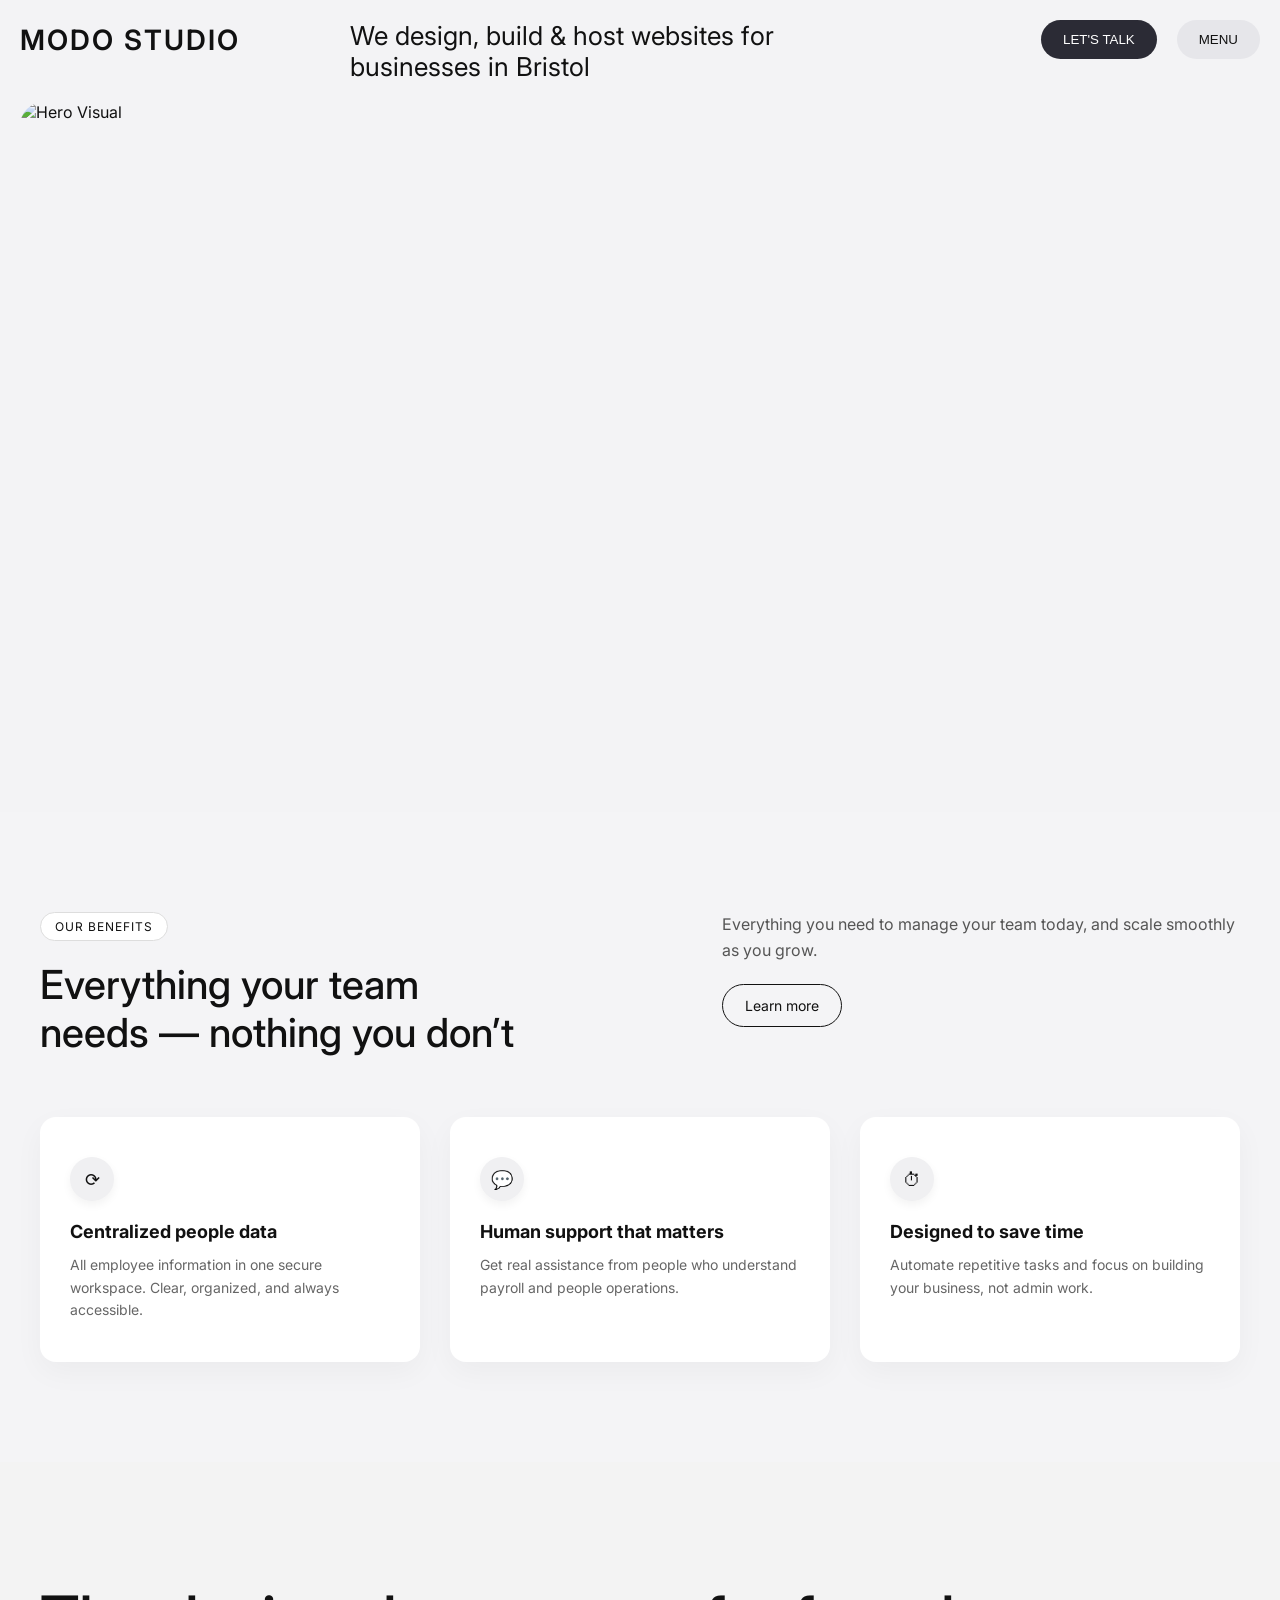
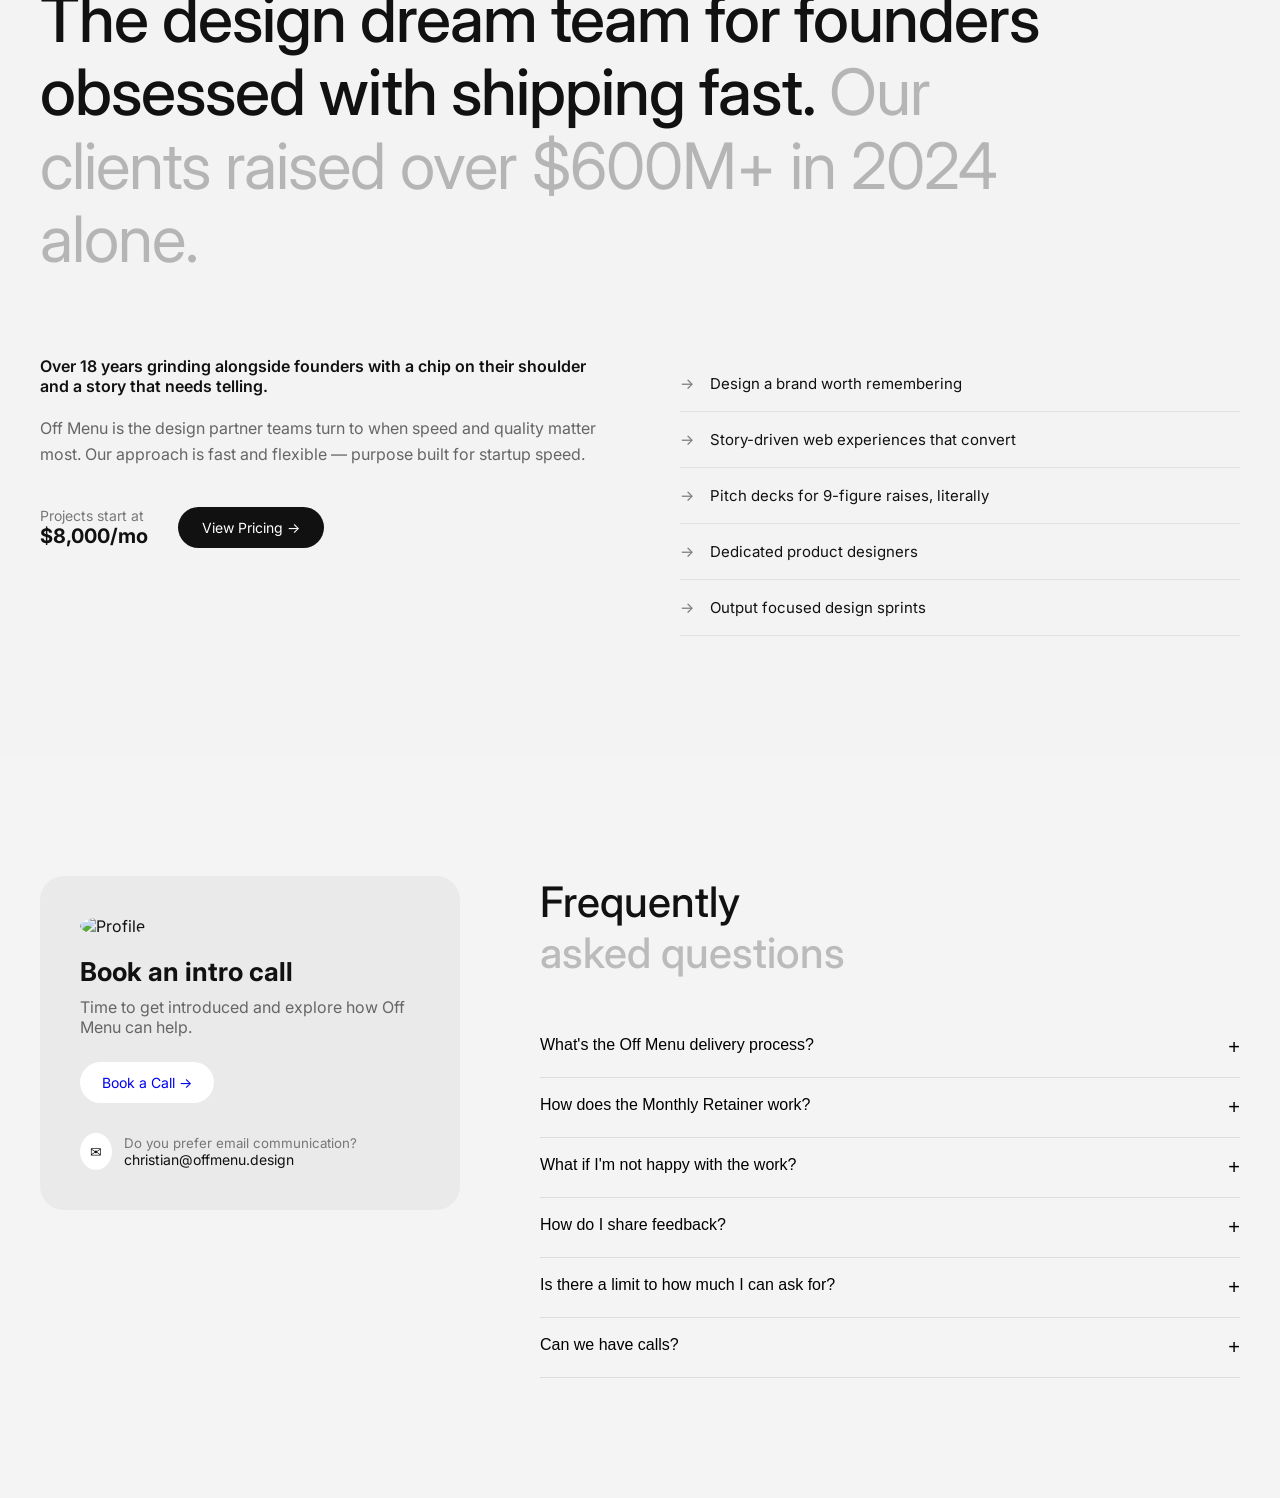
==== index.html @ e576461d "boiler plate for benefits, about and contact" ====
<!DOCTYPE html>
<html lang="en">
<head>
<title>Web Design Bristol | Pay Monthly Websites for Small Businesses | Modo Studio</title>
<meta charset="UTF-8">
<meta name="viewport" content="width=device-width, initial-scale=1.0">
<meta name="description" content="Affordable web design in Bristol from £15 per month. Custom websites for small businesses and trades. Hosting, updates and support included. No contracts.">
<meta name="author" content="Modo Studio">
<meta name="robots" content="index, follow">
<meta property="og:title" content="Web Design Bristol | Modo Studio">
<meta property="og:description" content="Pay monthly web design in Bristol for small businesses and trades. Custom websites with hosting and support included.">
<meta property="og:type" content="website">
<meta property="og:url" content="https://www.modostudio.co.uk/">
<meta property="og:site_name" content="Modo Studio">
<meta property="og:image" content="https://www.modostudio.co.uk/images/og-image.jpg">
<meta property="og:image:secure_url" content="https://www.modostudio.co.uk/images/og-image.jpg">
<meta property="og:image:type" content="image/jpeg">
<meta property="og:image:width" content="1200">
<meta property="og:image:height" content="630">
<meta name="twitter:card" content="summary_large_image">
<meta name="twitter:title" content="Web Design Bristol | Modo Studio">
<meta name="twitter:description" content="Affordable monthly web design in Bristol. Custom websites built to win work.">
<meta name="twitter:image" content="https://www.modostudio.co.uk/images/og-image.jpg">
<link rel="icon" type="image/png" sizes="32x32" href="/images/favicon.png">
<link rel="icon" type="image/png" sizes="16x16" href="/images/favicon.png">
<link rel="apple-touch-icon" href="/images/favicon.png">
<link rel="preconnect" href="https://fonts.googleapis.com">
<link rel="preconnect" href="https://fonts.gstatic.com" crossorigin>
<link href="https://fonts.googleapis.com/css2?family=Inter:wght@300;400;500;600;700;900&family=Poppins:wght@300;400;500;600;700;900&family=Anton&display=swap" rel="stylesheet">
<link rel="stylesheet" href="/css/style.css">
<script type="application/ld+json">
{
  "@context": "https://schema.org",
  "@type": "LocalBusiness",
  "name": "Modo Studio",
  "image": "https://www.modostudio.co.uk/images/logo.png",
  "url": "https://www.modostudio.co.uk/",
  "telephone": "",
  "areaServed": {
    "@type": "City",
    "name": "Bristol"
  },
  "priceRange": "££",
  "description": "Web design in Bristol offering affordable monthly websites for small businesses and trades. Hosting, updates and support included.",
  "sameAs": []
}
</script>
</head>
<body>
<nav class="nav">
  <div class="logo">MODO STUDIO</div>

  <div class="nav-right">

    <button class="pill-btn talk-btn">LET'S TALK</button>
    <button class="pill-btn menu-btn" id="menuToggle">MENU</button>
  </div>
</nav>

<section class="hero">
  <div class="hero-top">
    <h1 class="hero-title">
      We design, build & host websites for businesses in Bristol
    </h1>
  </div>

  <div class="hero-image-wrapper">
    <img src="https://images.unsplash.com/photo-1618005198919-d3d4b5a92ead?q=80&w=2070&auto=format&fit=crop" alt="Hero Visual">
  </div>
</section>

<section class="benefits-section">
  <div class="benefits-container">

    <div class="benefits-header">
      <div class="benefits-left">
        <span class="benefits-tag">OUR BENEFITS</span>
        <h2>Everything your team<br>needs — nothing you don’t</h2>
      </div>

      <div class="benefits-right">
        <p>
          Everything you need to manage your team today, and scale smoothly as you grow.
        </p>
        <a href="#" class="benefits-btn">Learn more</a>
      </div>
    </div>

    <div class="benefits-grid">

      <div class="benefit-card">
        <div class="benefit-icon">⟳</div>
        <h3>Centralized people data</h3>
        <p>
          All employee information in one secure workspace.
          Clear, organized, and always accessible.
        </p>
      </div>

      <div class="benefit-card">
        <div class="benefit-icon">💬</div>
        <h3>Human support that matters</h3>
        <p>
          Get real assistance from people who understand
          payroll and people operations.
        </p>
      </div>

      <div class="benefit-card">
        <div class="benefit-icon">⏱</div>
        <h3>Designed to save time</h3>
        <p>
          Automate repetitive tasks and focus on building your
          business, not admin work.
        </p>
      </div>

    </div>

  </div>
</section>

<section class="about-section">
  <div class="about-container">

    <!-- BIG HEADLINE -->
    <div class="about-heading">
      <h2>
        The design dream team for founders obsessed with shipping fast.
        <span class="muted">
          Our clients raised over $600M+ in 2024 alone.
        </span>
      </h2>
    </div>

    <!-- LOWER CONTENT -->
    <div class="about-content">

      <!-- LEFT SIDE -->
      <div class="about-left">
        <p class="about-intro">
          Over 18 years grinding alongside founders with a chip on their shoulder
          and a story that needs telling.
        </p>

        <p class="about-body">
          Off Menu is the design partner teams turn to when speed and quality
          matter most. Our approach is fast and flexible — purpose built for
          startup speed.
        </p>

        <div class="about-pricing">
          <div class="price">
            <span>Projects start at</span>
            <strong>$8,000/mo</strong>
          </div>

          <a href="#" class="about-btn">View Pricing →</a>
        </div>
      </div>

      <!-- RIGHT SIDE -->
      <div class="about-right">
        <ul class="about-list">
          <li>Design a brand worth remembering</li>
          <li>Story-driven web experiences that convert</li>
          <li>Pitch decks for 9-figure raises, literally</li>
          <li>Dedicated product designers</li>
          <li>Output focused design sprints</li>
        </ul>
      </div>

    </div>

  </div>
</section>

<section class="faq-contact-section">
  <div class="faq-contact-container">

    <!-- LEFT CONTACT CARD -->
    <div class="contact-card">
      <img src="https://i.pravatar.cc/80" alt="Profile" class="contact-avatar">

      <h3>Book an intro call</h3>
      <p class="contact-text">
        Time to get introduced and explore how Off Menu can help.
      </p>

      <a href="#" class="contact-btn">Book a Call →</a>

      <div class="contact-email">
        <span class="mail-icon">✉</span>
        <div>
          <small>Do you prefer email communication?</small>
          <p>christian@offmenu.design</p>
        </div>
      </div>
    </div>

    <!-- RIGHT FAQ -->
    <div class="faq-wrapper">
      <div class="faq-heading">
        <h2>Frequently<br><span>asked questions</span></h2>
      </div>

      <div class="faq-list">

        <div class="faq-item">
          <button class="faq-question">
            What's the Off Menu delivery process?
            <span class="faq-icon">+</span>
          </button>
          <div class="faq-answer">
            <p>We operate in structured sprints with clear deliverables and weekly updates.</p>
          </div>
        </div>

        <div class="faq-item">
          <button class="faq-question">
            How does the Monthly Retainer work?
            <span class="faq-icon">+</span>
          </button>
          <div class="faq-answer">
            <p>You get ongoing access to our design team with predictable pricing.</p>
          </div>
        </div>

        <div class="faq-item">
          <button class="faq-question">
            What if I'm not happy with the work?
            <span class="faq-icon">+</span>
          </button>
          <div class="faq-answer">
            <p>We refine until you're satisfied — collaboration is key.</p>
          </div>
        </div>

        <div class="faq-item">
          <button class="faq-question">
            How do I share feedback?
            <span class="faq-icon">+</span>
          </button>
          <div class="faq-answer">
            <p>We use collaborative tools to keep everything streamlined.</p>
          </div>
        </div>

        <div class="faq-item">
          <button class="faq-question">
            Is there a limit to how much I can ask for?
            <span class="faq-icon">+</span>
          </button>
          <div class="faq-answer">
            <p>No hard limits — we prioritise based on impact and scope.</p>
          </div>
        </div>

        <div class="faq-item">
          <button class="faq-question">
            Can we have calls?
            <span class="faq-icon">+</span>
          </button>
          <div class="faq-answer">
            <p>Absolutely. We schedule regular calls to stay aligned.</p>
          </div>
        </div>

      </div>
    </div>

  </div>
</section>

</body>
<script src="/js/script.js"></script>
</html>
---- css/style.css ----
@import "nav.css";
@import "hero.css";
@import "benefits.css";
@import "about.css";
@import "contact.css";
@import "footer.css";



* {
  margin: 0;
  padding: 0;
  box-sizing: border-box;
}

body {
  font-family: 'Inter', sans-serif;
  background: #f3f3f5;
  color: #111;
}
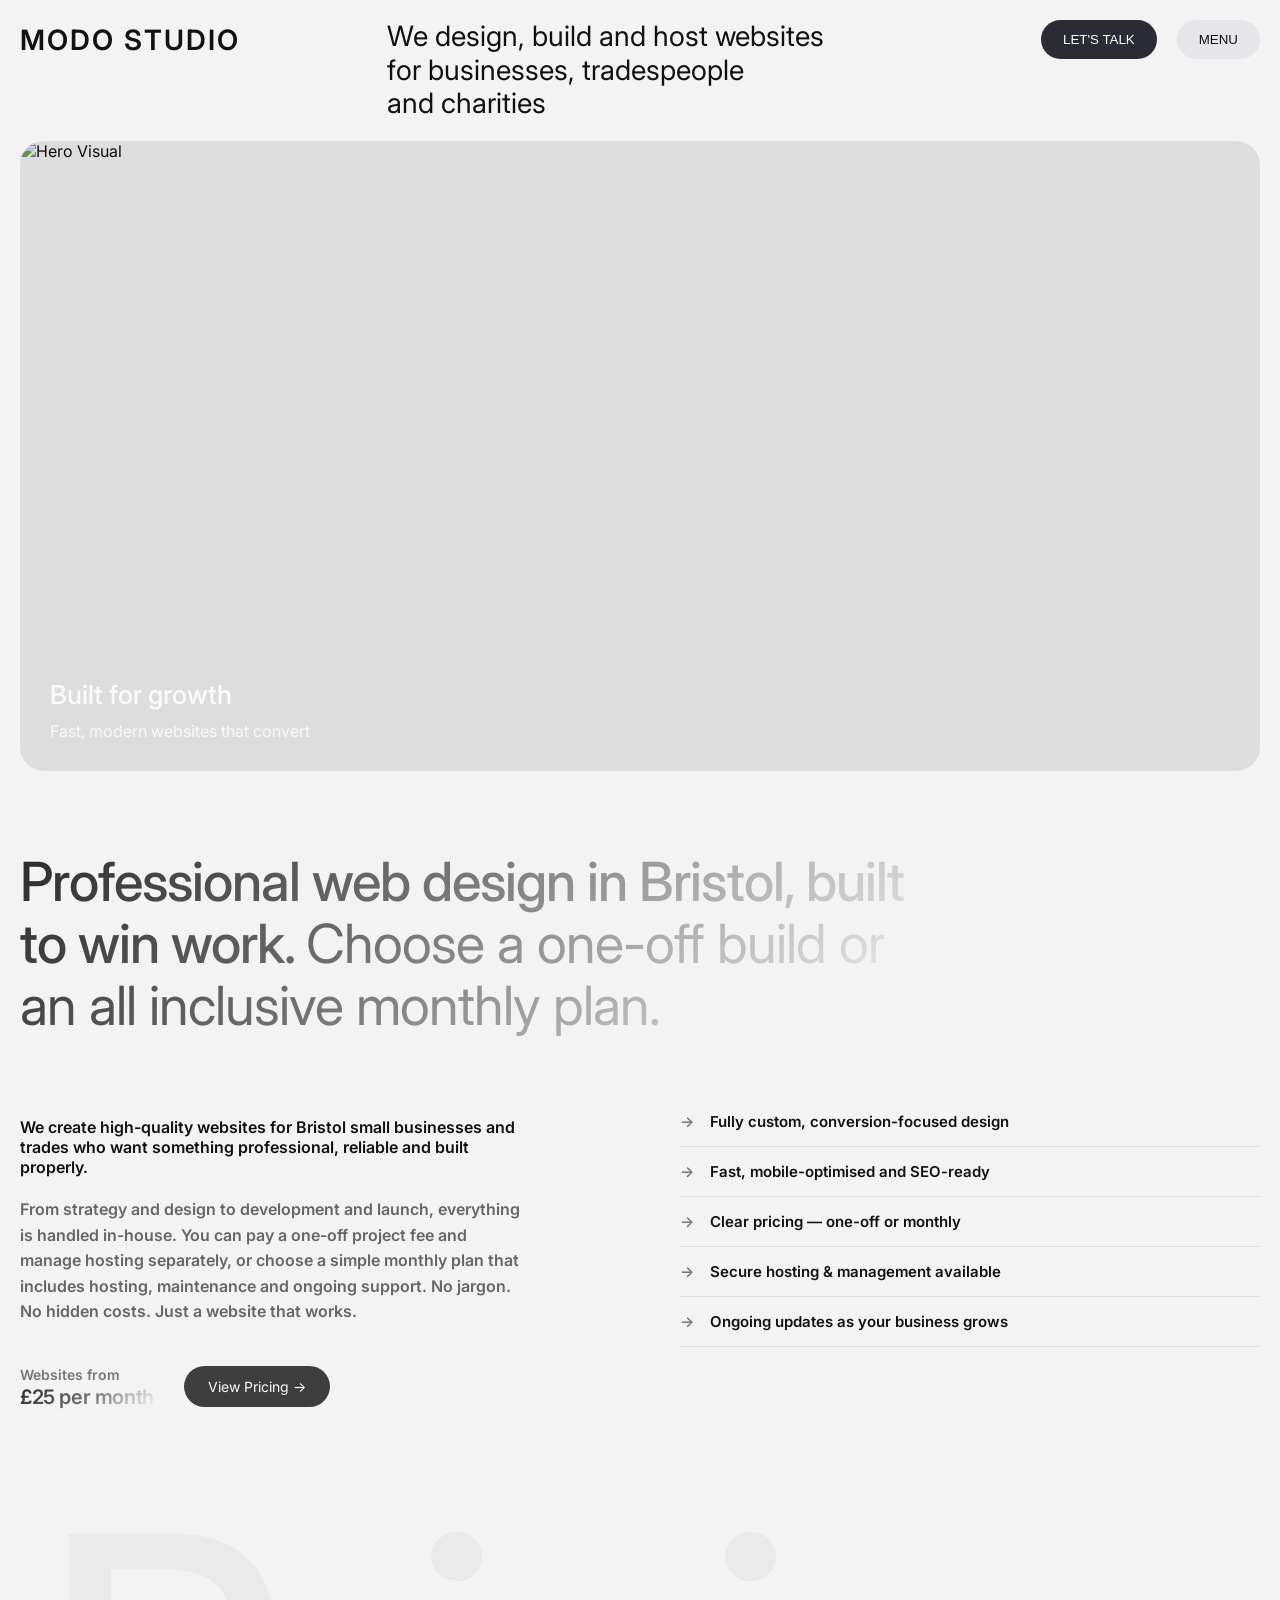
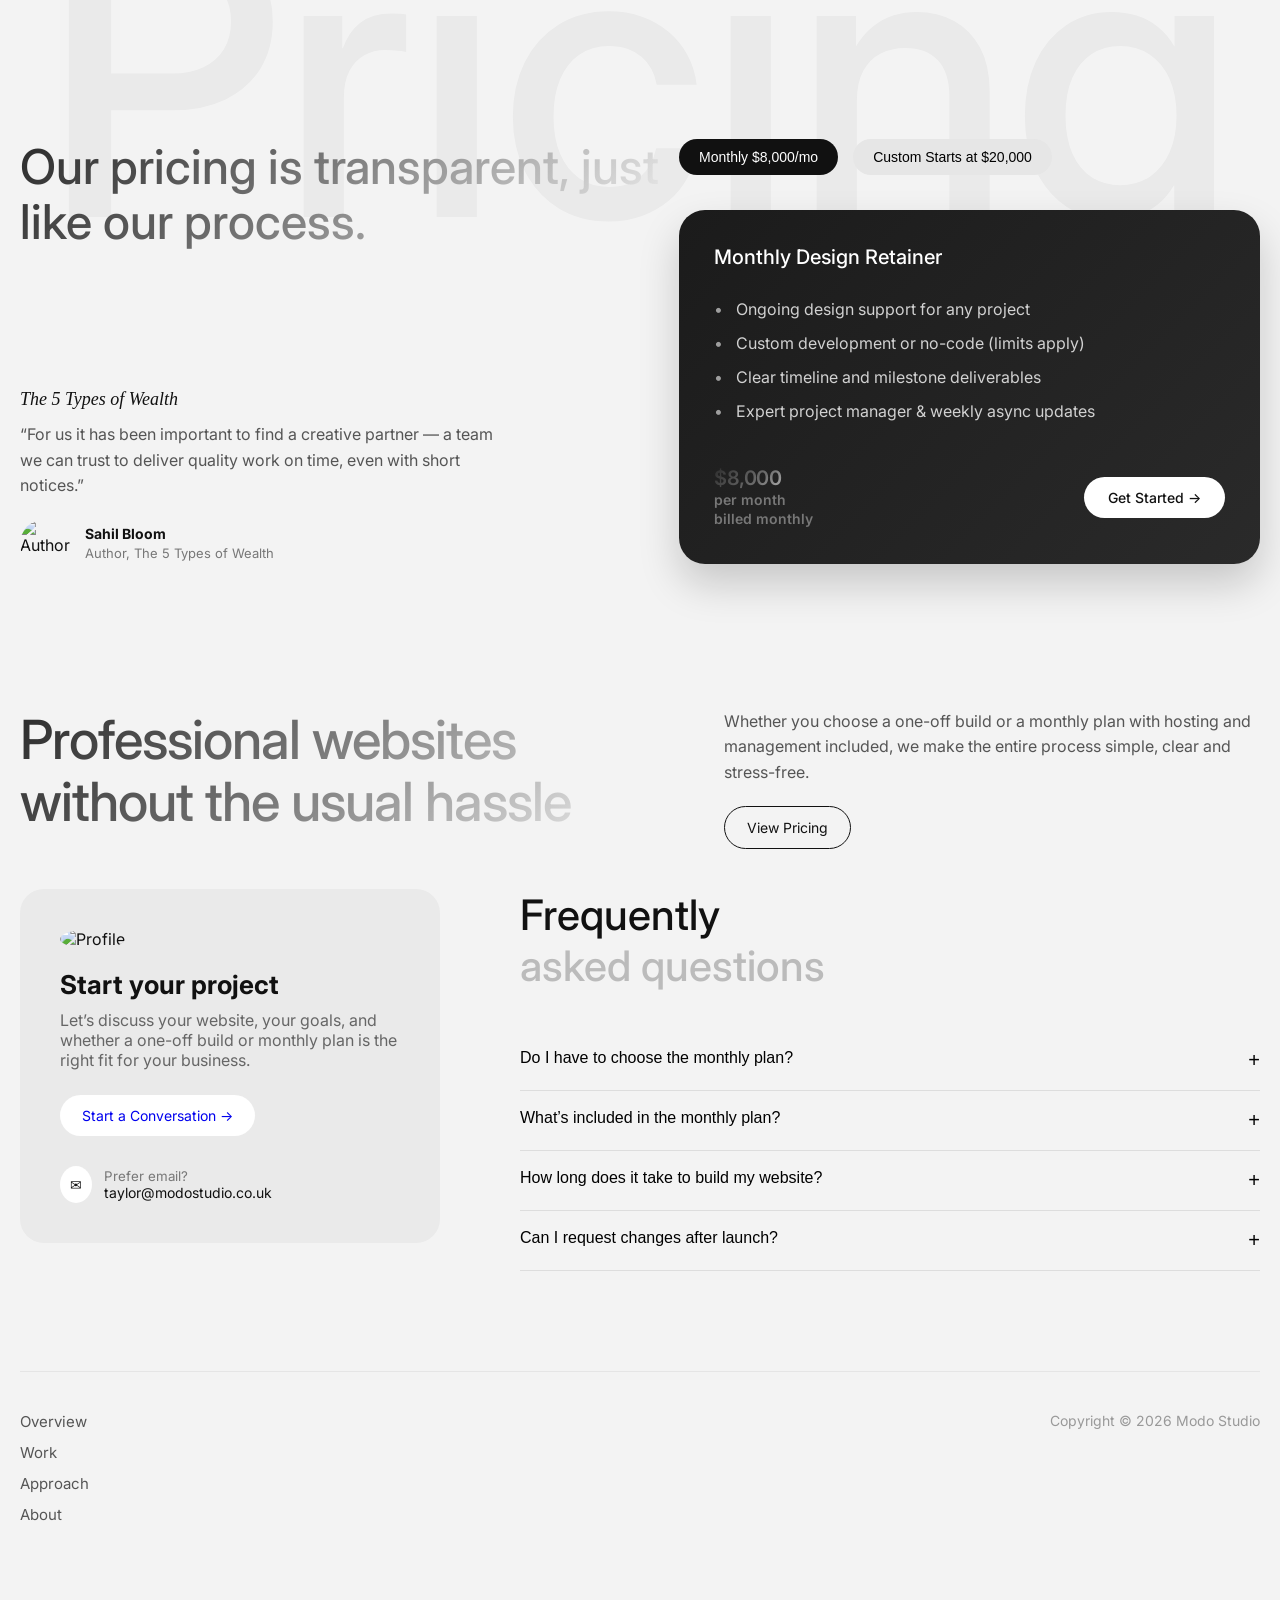
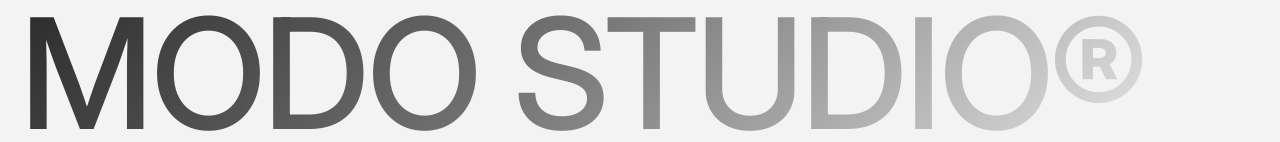
==== commit a9a82257: "nav logo change" ====
--- a/index.html
+++ b/index.html
@@ -47,8 +47,12 @@
 </script>
 </head>
 <body>
+
 <nav class="nav">
-  <div class="logo">MODO STUDIO</div>
+  <div class="logo">
+    <span class="logo-text">MODO STUDIO</span>
+    <img src="/images/nav logo.png" alt="Logo" class="logo-img">
+  </div>
 
   <div class="nav-right">
 
@@ -60,64 +64,24 @@
 <section class="hero">
   <div class="hero-top">
     <h1 class="hero-title">
-      We design, build & host websites for businesses in Bristol
+      <span class="line"><span>We design, build and host websites</span></span>
+      <span class="line"><span>for businesses, tradespeople</span></span>
+      <span class="line"><span>and charities</span></span>
     </h1>
   </div>
 
   <div class="hero-image-wrapper">
-    <img src="https://images.unsplash.com/photo-1618005198919-d3d4b5a92ead?q=80&w=2070&auto=format&fit=crop" alt="Hero Visual">
-  </div>
-</section>
-
-<section class="benefits-section">
-  <div class="benefits-container">
-
-    <div class="benefits-header">
-      <div class="benefits-left">
-        <span class="benefits-tag">OUR BENEFITS</span>
-        <h2>Everything your team<br>needs — nothing you don’t</h2>
-      </div>
-
-      <div class="benefits-right">
-        <p>
-          Everything you need to manage your team today, and scale smoothly as you grow.
-        </p>
-        <a href="#" class="benefits-btn">Learn more</a>
-      </div>
-    </div>
-
-    <div class="benefits-grid">
-
-      <div class="benefit-card">
-        <div class="benefit-icon">⟳</div>
-        <h3>Centralized people data</h3>
-        <p>
-          All employee information in one secure workspace.
-          Clear, organized, and always accessible.
-        </p>
-      </div>
-
-      <div class="benefit-card">
-        <div class="benefit-icon">💬</div>
-        <h3>Human support that matters</h3>
-        <p>
-          Get real assistance from people who understand
-          payroll and people operations.
-        </p>
-      </div>
-
-      <div class="benefit-card">
-        <div class="benefit-icon">⏱</div>
-        <h3>Designed to save time</h3>
-        <p>
-          Automate repetitive tasks and focus on building your
-          business, not admin work.
-        </p>
-      </div>
-
-    </div>
-
-  </div>
+  <img src="https://images.unsplash.com/photo-1618005198919-d3d4b5a92ead?q=80&w=2070&auto=format&fit=crop" alt="Hero Visual">
+
+  <div class="hero-overlay"></div>
+    
+  <div class="hero-image-text">
+    <h2 class="rotating-text">
+      <span id="changing-text">Built for growth</span>
+    </h2>
+      <p>Fast, modern websites that convert</p>
+  </div>
+</div>
 </section>
 
 <section class="about-section">
@@ -126,9 +90,9 @@
     <!-- BIG HEADLINE -->
     <div class="about-heading">
       <h2>
-        The design dream team for founders obsessed with shipping fast.
+        Professional web design in Bristol, built to win work.
         <span class="muted">
-          Our clients raised over $600M+ in 2024 alone.
+          Choose a one-off build or an all inclusive monthly plan.
         </span>
       </h2>
     </div>
@@ -139,37 +103,149 @@
       <!-- LEFT SIDE -->
       <div class="about-left">
         <p class="about-intro">
-          Over 18 years grinding alongside founders with a chip on their shoulder
-          and a story that needs telling.
+          We create high-quality websites for Bristol small businesses and trades 
+          who want something professional, reliable and built properly.
         </p>
 
         <p class="about-body">
-          Off Menu is the design partner teams turn to when speed and quality
-          matter most. Our approach is fast and flexible — purpose built for
-          startup speed.
+          From strategy and design to development and launch, everything is handled in-house. 
+          You can pay a one-off project fee and manage hosting separately, or choose a 
+          simple monthly plan that includes hosting, maintenance and ongoing support. 
+          No jargon. No hidden costs. Just a website that works.
         </p>
 
         <div class="about-pricing">
           <div class="price">
-            <span>Projects start at</span>
-            <strong>$8,000/mo</strong>
-          </div>
-
-          <a href="#" class="about-btn">View Pricing →</a>
+            <span>Websites from</span>
+            <strong>£25 per month</strong>
+          </div>
+
+          <a href="#pricing" class="about-btn">View Pricing →</a>
         </div>
       </div>
 
       <!-- RIGHT SIDE -->
       <div class="about-right">
         <ul class="about-list">
-          <li>Design a brand worth remembering</li>
-          <li>Story-driven web experiences that convert</li>
-          <li>Pitch decks for 9-figure raises, literally</li>
-          <li>Dedicated product designers</li>
-          <li>Output focused design sprints</li>
+          <li>Fully custom, conversion-focused design</li>
+          <li>Fast, mobile-optimised and SEO-ready</li>
+          <li>Clear pricing — one-off or monthly</li>
+          <li>Secure hosting & management available</li>
+          <li>Ongoing updates as your business grows</li>
         </ul>
       </div>
 
+    </div>
+
+  </div>
+</section>
+
+<section class="pricing-section">
+  <div class="pricing-bg-text">Pricing</div>
+
+  <div class="pricing-container">
+
+    <!-- LEFT SIDE -->
+    <div class="pricing-left">
+      <h2 class="pricing-title">
+        Our pricing is <span class="dark">transparent</span>, just
+        <span class="light">like our process.</span>
+      </h2>
+
+      <div class="testimonial">
+        <p class="testimonial-title">The 5 Types of Wealth</p>
+
+        <p class="testimonial-body">
+          “For us it has been important to find a creative partner —
+          a team we can trust to deliver quality work on time,
+          even with short notices.”
+        </p>
+
+        <div class="testimonial-author">
+          <img src="https://randomuser.me/api/portraits/men/32.jpg" alt="Author">
+          <div>
+            <strong>Sahil Bloom</strong>
+            <span>Author, The 5 Types of Wealth</span>
+          </div>
+        </div>
+      </div>
+    </div>
+
+
+    <!-- RIGHT SIDE -->
+    <div class="pricing-right">
+
+      <div class="pricing-toggle">
+        <button class="toggle active" data-plan="monthly">
+          Monthly $8,000/mo
+        </button>
+        <button class="toggle" data-plan="custom">
+          Custom Starts at $20,000
+        </button>
+      </div>
+
+      <!-- MONTHLY CARD -->
+      <div class="pricing-card active" id="monthly">
+        <h3>Monthly Design Retainer</h3>
+
+        <ul>
+          <li>Ongoing design support for any project</li>
+          <li>Custom development or no-code (limits apply)</li>
+          <li>Clear timeline and milestone deliverables</li>
+          <li>Expert project manager & weekly async updates</li>
+        </ul>
+
+        <div class="price-row">
+          <div class="price">
+            <strong>$8,000</strong>
+            <span>per month<br>billed monthly</span>
+          </div>
+
+          <a href="#" class="pricing-btn">Get Started →</a>
+        </div>
+      </div>
+
+      <!-- CUSTOM CARD -->
+      <div class="pricing-card" id="custom">
+        <h3>Custom Project Build</h3>
+
+        <ul>
+          <li>Full website or product build</li>
+          <li>UX strategy & conversion optimisation</li>
+          <li>Custom integrations</li>
+          <li>Performance & SEO optimisation</li>
+        </ul>
+
+        <div class="price-row">
+          <div class="price">
+            <strong>From $20,000</strong>
+            <span>fixed project pricing</span>
+          </div>
+
+          <a href="#" class="pricing-btn">Book a Strategy Call →</a>
+        </div>
+      </div>
+
+    </div>
+
+  </div>
+</section>
+
+<section class="benefits-section">
+  <div class="benefits-container">
+
+    <div class="benefits-header">
+      <div class="benefits-left">
+        <h2 class="benefits-heading">Professional websites<br>without the usual hassle</h2>
+      </div>
+
+      <div class="benefits-right">
+        <p>
+          Whether you choose a one-off build or a monthly plan with hosting and management included, 
+          we make the entire process simple, clear and stress-free.
+        </p>
+        <a href="#pricing" class="benefits-btn">View Pricing</a>
+      </div>
     </div>
 
   </div>
@@ -182,18 +258,21 @@
     <div class="contact-card">
       <img src="https://i.pravatar.cc/80" alt="Profile" class="contact-avatar">
 
-      <h3>Book an intro call</h3>
+      <h3>Start your project</h3>
       <p class="contact-text">
-        Time to get introduced and explore how Off Menu can help.
+        Let’s discuss your website, your goals, and whether a one-off build 
+        or monthly plan is the right fit for your business.
       </p>
 
-      <a href="#" class="contact-btn">Book a Call →</a>
+      <a href="mailto:taylor@modostudio.co.uk?subject=Project%20Enquiry" class="contact-btn">
+        Start a Conversation →
+      </a>
 
       <div class="contact-email">
         <span class="mail-icon">✉</span>
         <div>
-          <small>Do you prefer email communication?</small>
-          <p>christian@offmenu.design</p>
+          <small>Prefer email?</small>
+          <p>taylor@modostudio.co.uk</p>
         </div>
       </div>
     </div>
@@ -208,69 +287,91 @@
 
         <div class="faq-item">
           <button class="faq-question">
-            What's the Off Menu delivery process?
+            Do I have to choose the monthly plan?
             <span class="faq-icon">+</span>
           </button>
           <div class="faq-answer">
-            <p>We operate in structured sprints with clear deliverables and weekly updates.</p>
+            <p>
+              No. You can choose a one-off website build and arrange hosting 
+              separately, or select our monthly plan which includes hosting, 
+              management and ongoing support.
+            </p>
           </div>
         </div>
 
         <div class="faq-item">
           <button class="faq-question">
-            How does the Monthly Retainer work?
+            What’s included in the monthly plan?
             <span class="faq-icon">+</span>
           </button>
           <div class="faq-answer">
-            <p>You get ongoing access to our design team with predictable pricing.</p>
+            <p>
+              Hosting, domain management, security, backups, updates and ongoing 
+              support are all included — with no long-term contracts.
+            </p>
           </div>
         </div>
 
         <div class="faq-item">
           <button class="faq-question">
-            What if I'm not happy with the work?
+            How long does it take to build my website?
             <span class="faq-icon">+</span>
           </button>
           <div class="faq-answer">
-            <p>We refine until you're satisfied — collaboration is key.</p>
+            <p>
+              Most projects are completed within a few weeks, depending on the 
+              size and how quickly content is approved.
+            </p>
           </div>
         </div>
 
         <div class="faq-item">
           <button class="faq-question">
-            How do I share feedback?
+            Can I request changes after launch?
             <span class="faq-icon">+</span>
           </button>
           <div class="faq-answer">
-            <p>We use collaborative tools to keep everything streamlined.</p>
-          </div>
-        </div>
-
-        <div class="faq-item">
-          <button class="faq-question">
-            Is there a limit to how much I can ask for?
-            <span class="faq-icon">+</span>
-          </button>
-          <div class="faq-answer">
-            <p>No hard limits — we prioritise based on impact and scope.</p>
-          </div>
-        </div>
-
-        <div class="faq-item">
-          <button class="faq-question">
-            Can we have calls?
-            <span class="faq-icon">+</span>
-          </button>
-          <div class="faq-answer">
-            <p>Absolutely. We schedule regular calls to stay aligned.</p>
-          </div>
-        </div>
-
-      </div>
-    </div>
-
-  </div>
-</section>
+            <p>
+              Yes. If you’re on a monthly plan, updates are included. 
+              For one-off builds, we can provide ongoing support whenever you need it.
+            </p>
+          </div>
+        </div>
+
+      </div>
+    </div>
+
+  </div>
+</section>
+
+<footer class="big-footer">
+  <div class="footer-inner">
+
+    <div class="footer-top">
+
+      <div class="footer-col">
+        <a href="#">Overview</a>
+        <a href="#">Work</a>
+        <a href="#">Approach</a>
+        <a href="#">About</a>
+      </div>
+
+      <div class="footer-col">
+
+      </div>
+
+      <div class="footer-col footer-right">
+        <p>Copyright © 2026 Modo Studio</p>
+      </div>
+
+    </div>
+
+    <div class="footer-bottom">
+      <h2>MODO STUDIO®</h2>
+    </div>
+
+  </div>
+</footer>
 
 </body>
 <script src="/js/script.js"></script>
--- a/css/style.css
+++ b/css/style.css
@@ -1,5 +1,6 @@
 @import "nav.css";
 @import "hero.css";
+@import "pricing.css";
 @import "benefits.css";
 @import "about.css";
 @import "contact.css";
@@ -15,6 +16,6 @@
 
 body {
   font-family: 'Inter', sans-serif;
-  background: #f3f3f5;
+  background: #f3f3f3;
   color: #111;
 }
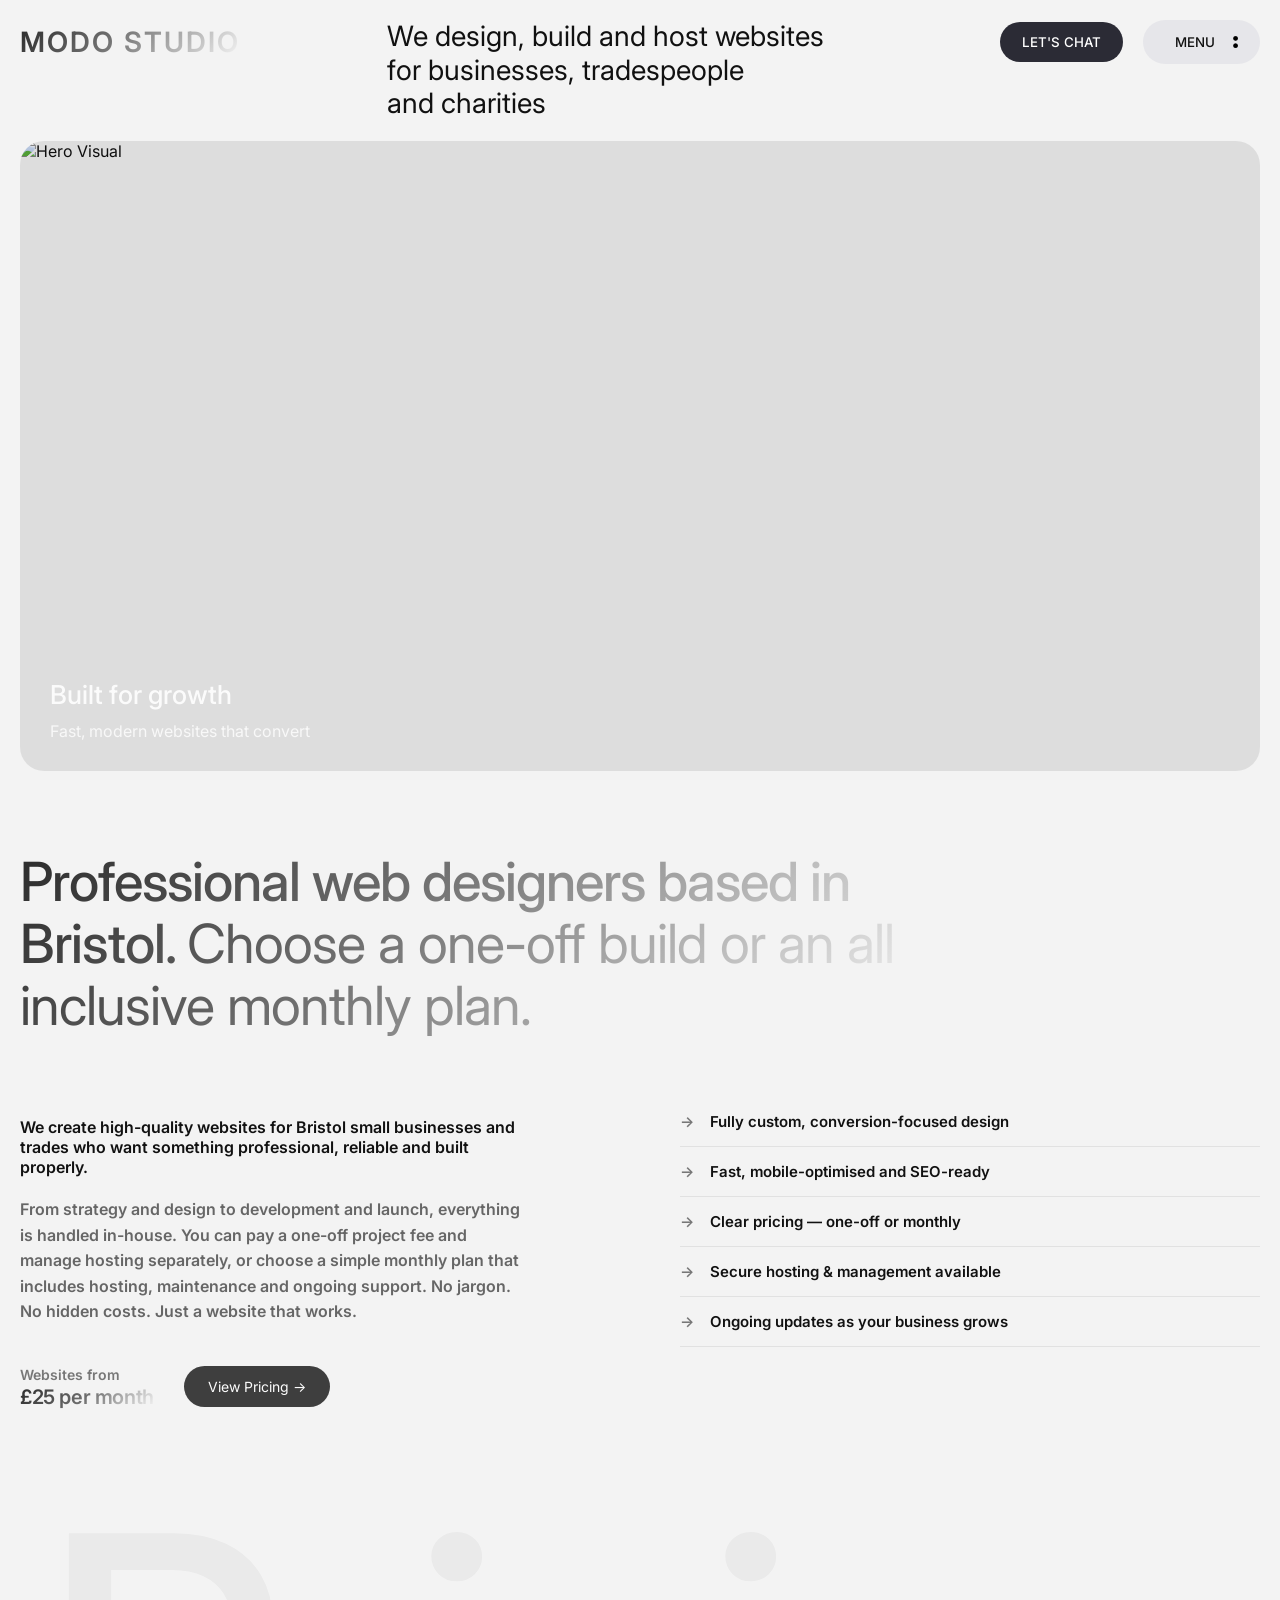
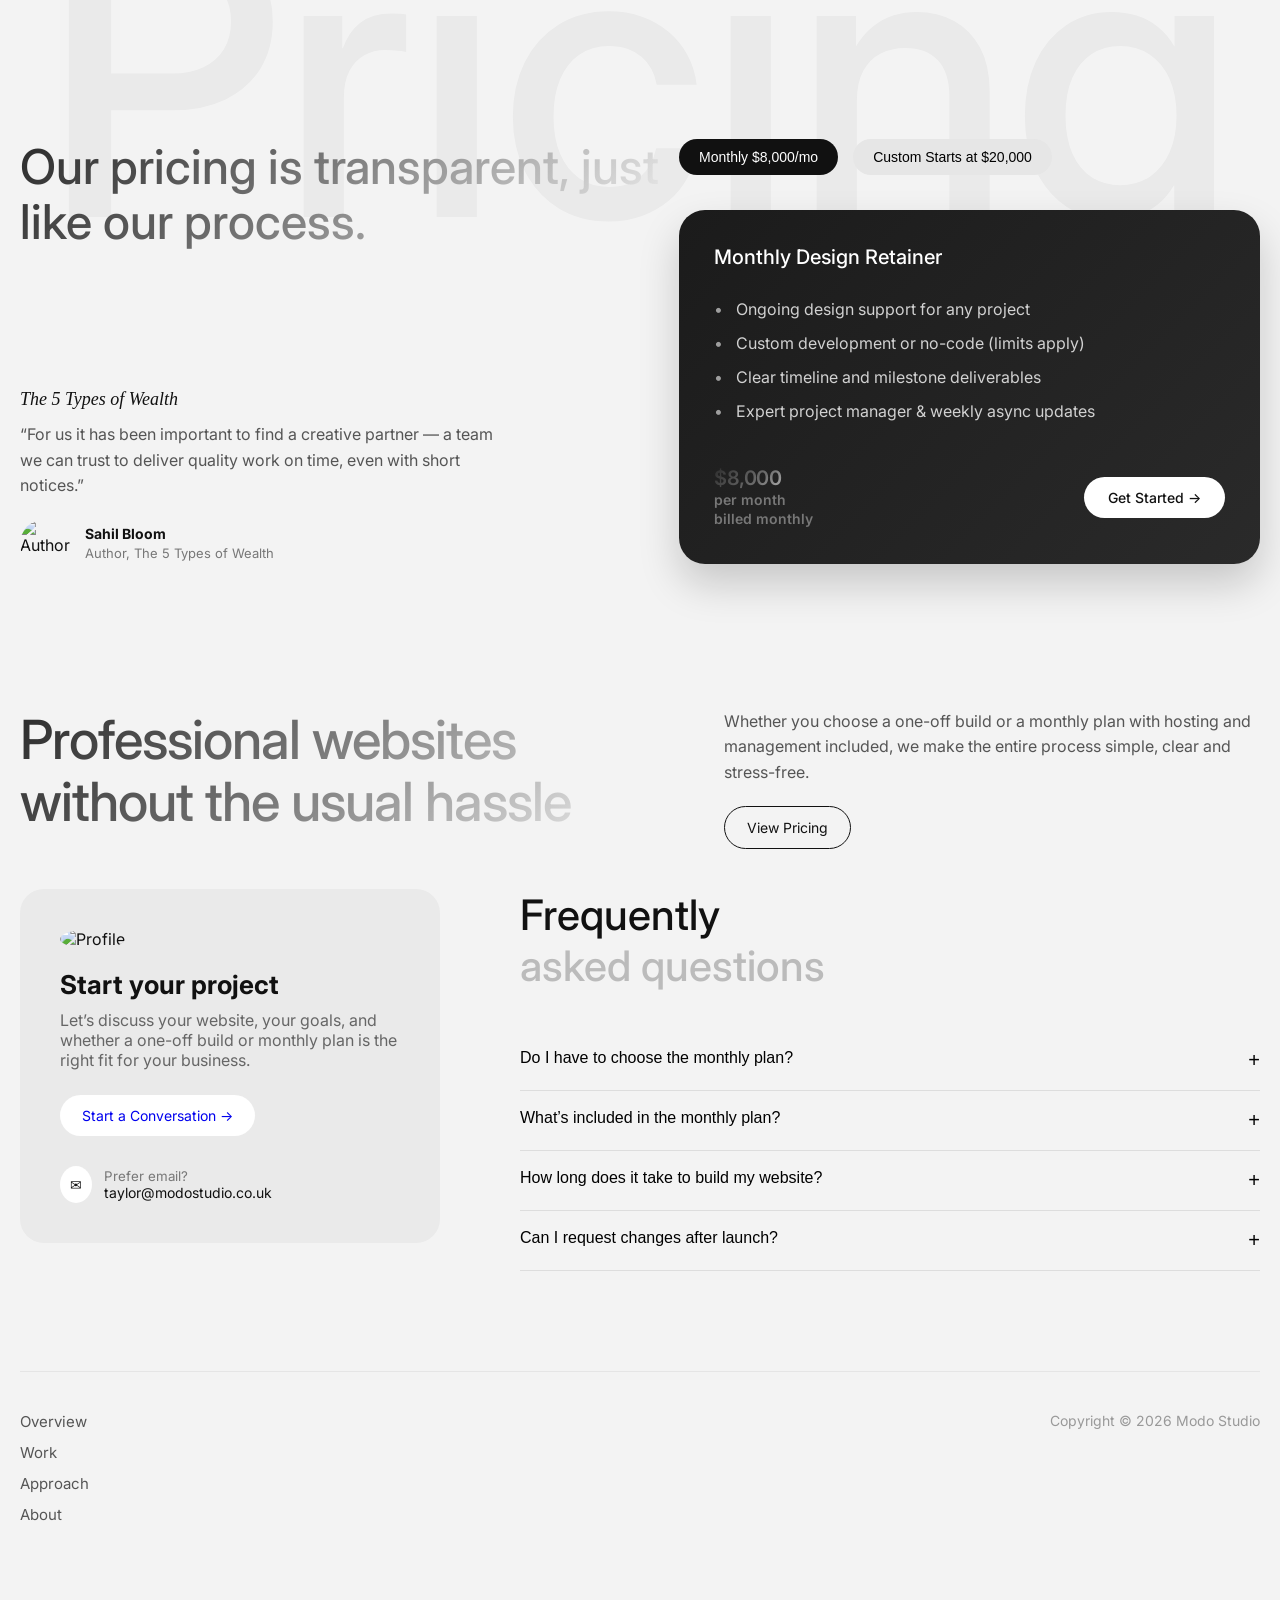
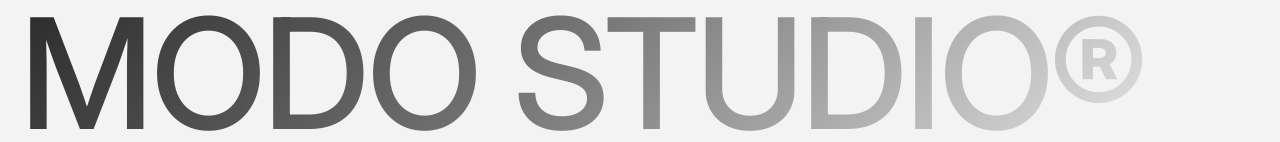
==== commit 360d6266: "update for new ide" ====
--- a/index.html
+++ b/index.html
@@ -48,18 +48,38 @@
 </head>
 <body>
 
-<nav class="nav">
+<nav class="nav" id="navbar">
   <div class="logo">
     <span class="logo-text">MODO STUDIO</span>
-    <img src="/images/nav logo.png" alt="Logo" class="logo-img">
   </div>
 
   <div class="nav-right">
-
-    <button class="pill-btn talk-btn">LET'S TALK</button>
-    <button class="pill-btn menu-btn" id="menuToggle">MENU</button>
+    <button class="pill-btn talk-btn">LET'S CHAT</button>
+
+    <button class="pill-btn menu-btn" id="menuToggle">
+      <span class="menu-label">
+        <span class="menu-word menu-open active">MENU</span>
+        <span class="menu-word menu-close">CLOSE</span>
+      </span>
+      <img src="/images/new new menu icon v.png" alt="" class="menu-icon">
+    </button>
   </div>
 </nav>
+
+<div class="nav-dropdown" id="navDropdown">
+  <div class="dropdown-inner">
+    <div class="dropdown-links">
+      <a href="index.html">HOME</a>
+      <a href="about.html">ABOUT US</a>
+      <a href="projects.html">PROJECTS</a>
+      <a href="contact.html">CONTACT</a>
+    </div>
+
+    <div class="dropdown-labs">
+      <a href="#">LABS ↗</a>
+    </div>
+  </div>
+</div>
 
 <section class="hero">
   <div class="hero-top">
@@ -90,7 +110,7 @@
     <!-- BIG HEADLINE -->
     <div class="about-heading">
       <h2>
-        Professional web design in Bristol, built to win work.
+        Professional web designers based in Bristol.
         <span class="muted">
           Choose a one-off build or an all inclusive monthly plan.
         </span>
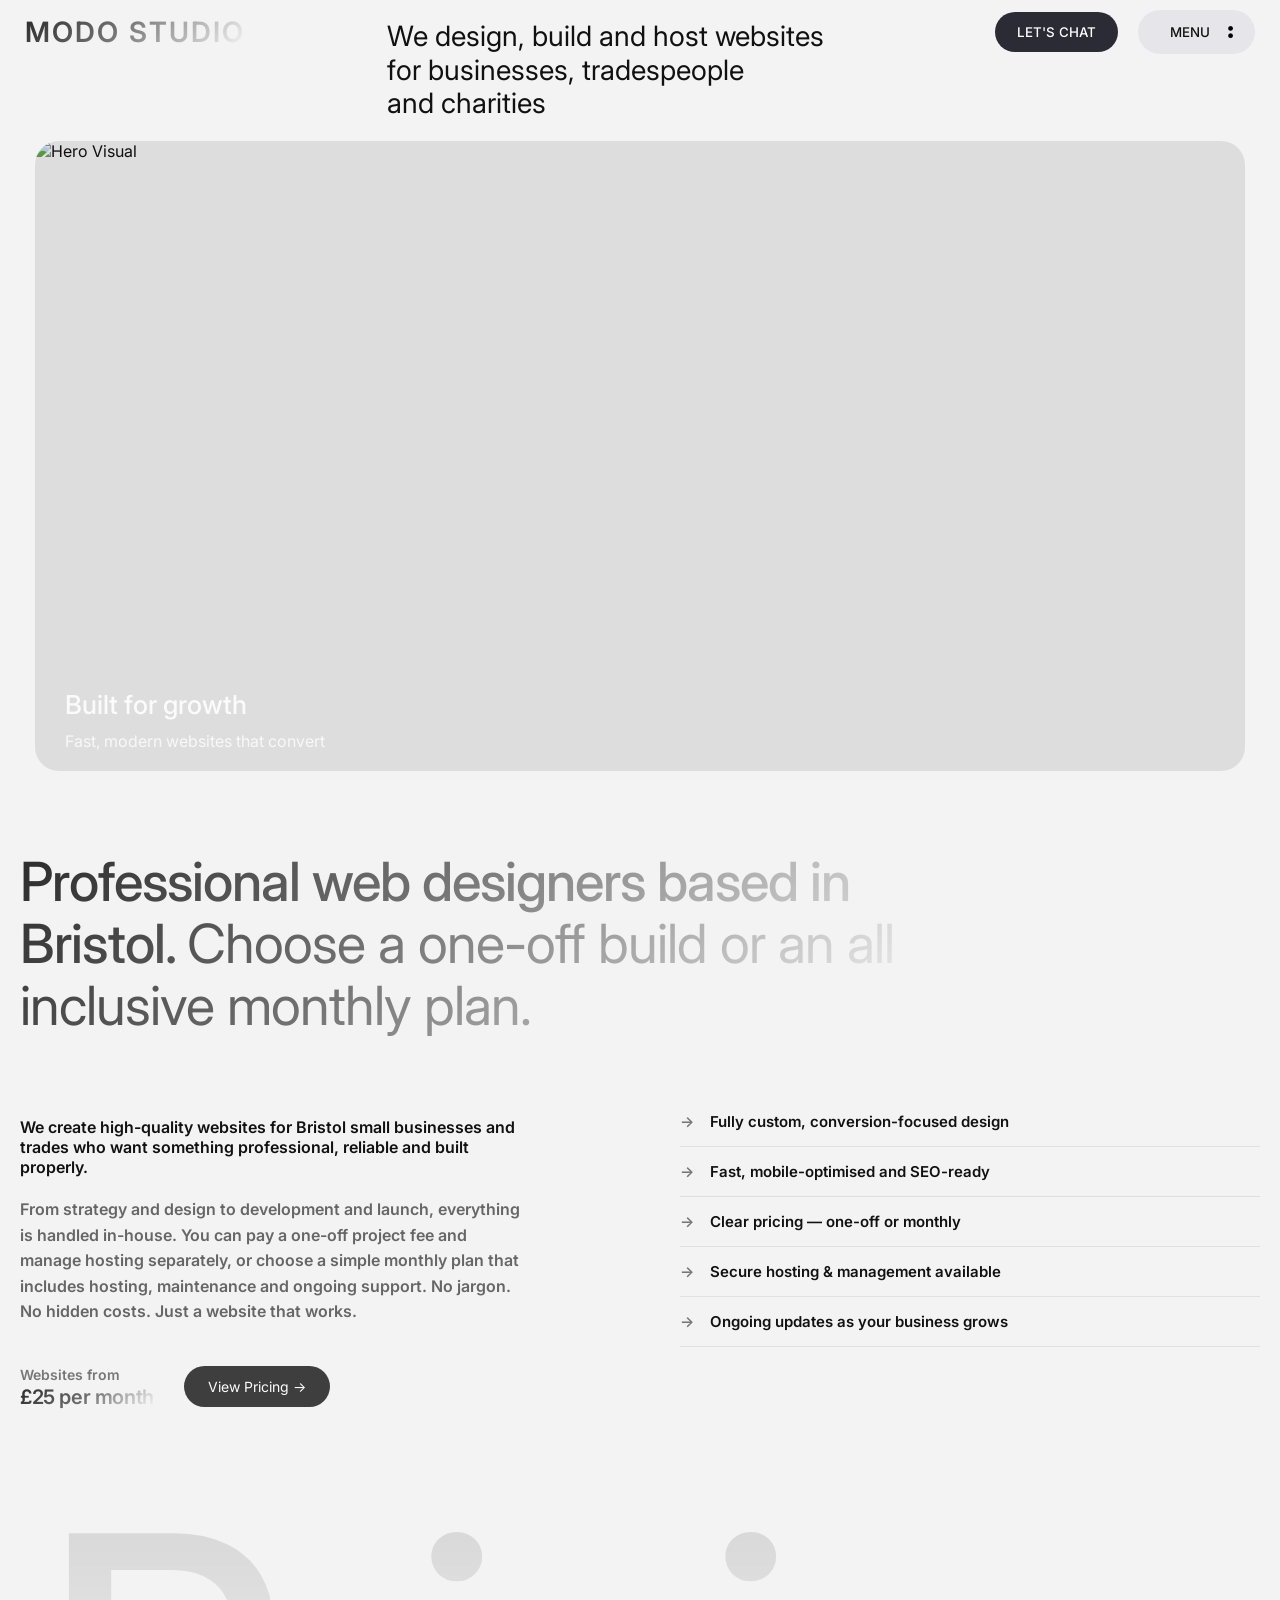
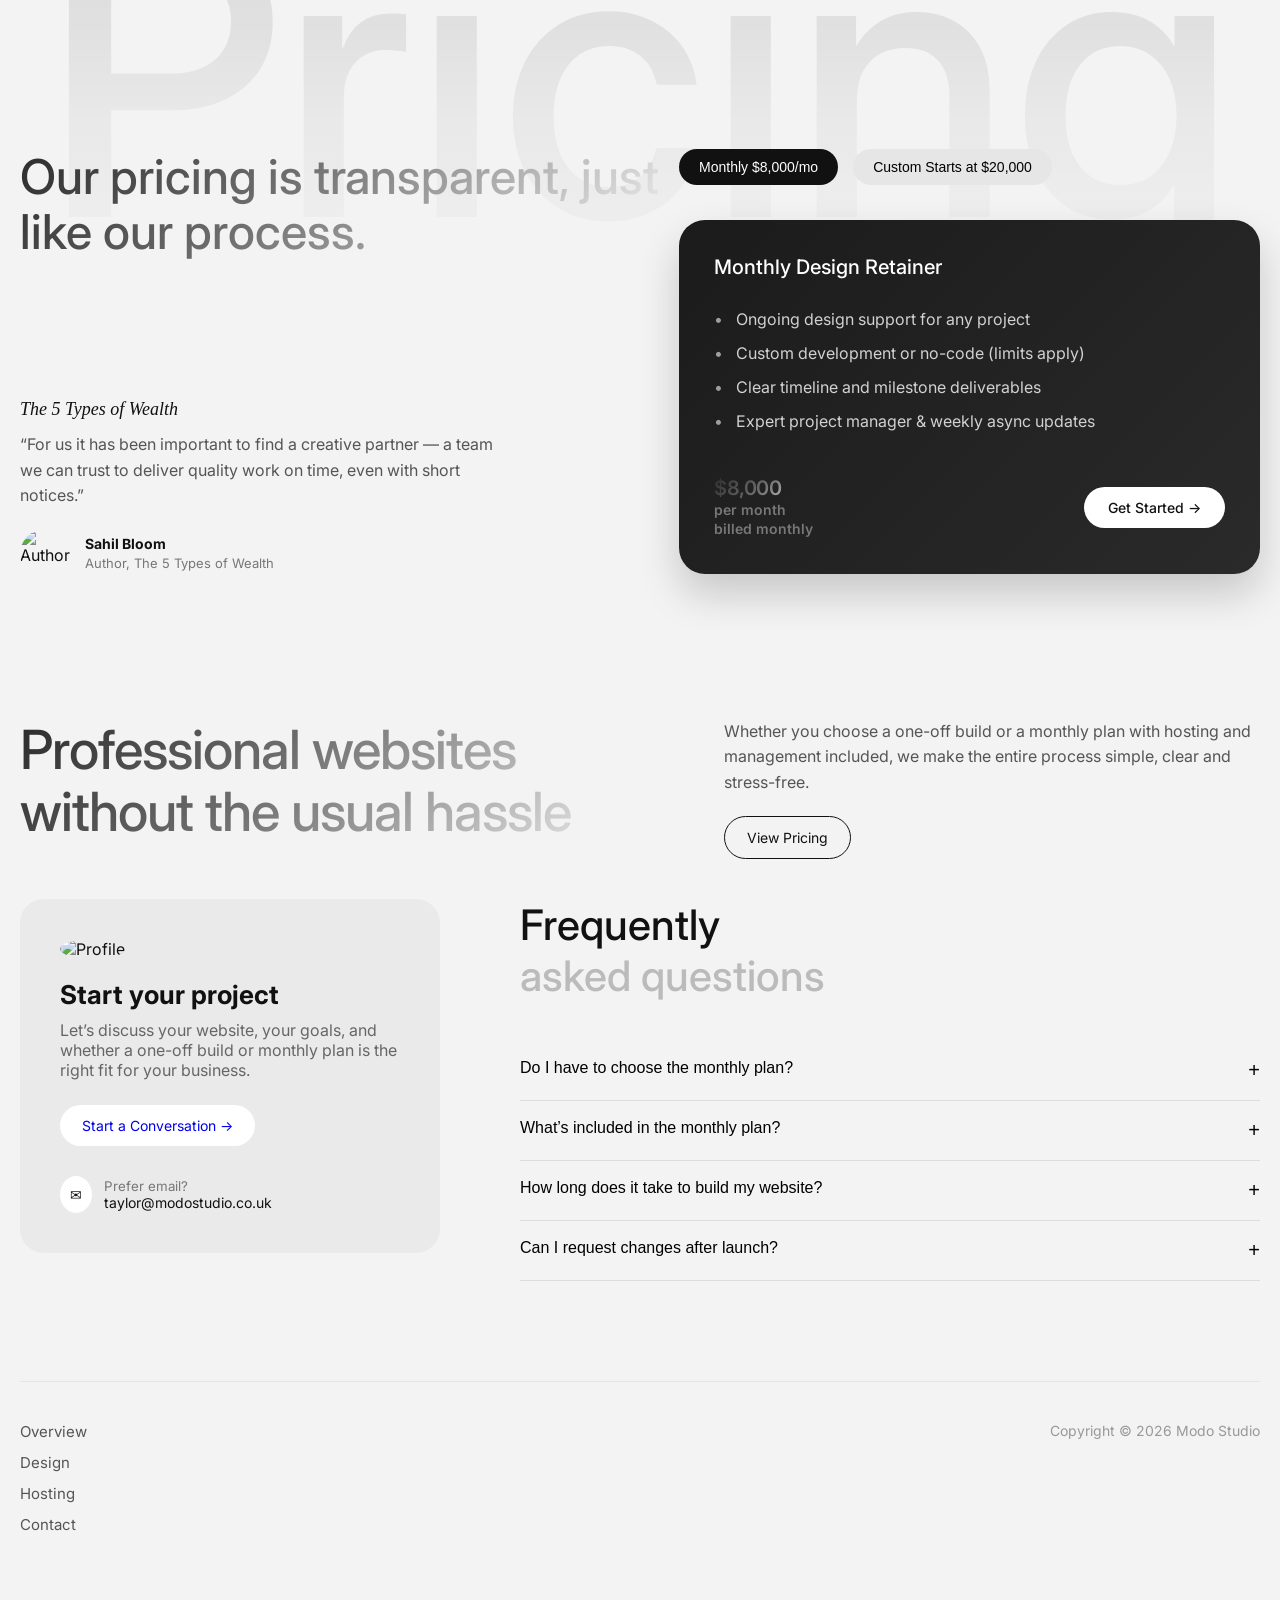
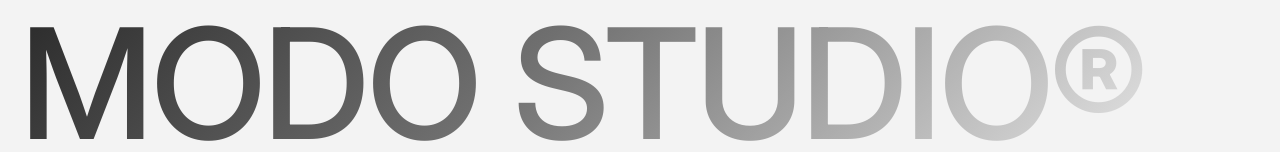
==== commit 1212d18c: "test to see if staging correct" ====
--- a/index.html
+++ b/index.html
@@ -62,24 +62,24 @@
         <span class="menu-word menu-close">CLOSE</span>
       </span>
       <img src="/images/new new menu icon v.png" alt="" class="menu-icon">
+
+      <div class="nav-dropdown" id="navDropdown">
+        <div class="dropdown-inner">
+          <div class="dropdown-links">
+            <a href="index.html">HOME</a>
+            <a href="design.html">DESIGN</a>
+            <a href="hosting.html">HOSTING</a>
+          </div>
+
+          <div class="dropdown-labs">
+            <a href="#">CONTACT</a>
+          </div>
+        </div>
+      </div>
+
     </button>
   </div>
 </nav>
-
-<div class="nav-dropdown" id="navDropdown">
-  <div class="dropdown-inner">
-    <div class="dropdown-links">
-      <a href="index.html">HOME</a>
-      <a href="about.html">ABOUT US</a>
-      <a href="projects.html">PROJECTS</a>
-      <a href="contact.html">CONTACT</a>
-    </div>
-
-    <div class="dropdown-labs">
-      <a href="#">LABS ↗</a>
-    </div>
-  </div>
-</div>
 
 <section class="hero">
   <div class="hero-top">
@@ -370,10 +370,10 @@
     <div class="footer-top">
 
       <div class="footer-col">
-        <a href="#">Overview</a>
-        <a href="#">Work</a>
-        <a href="#">Approach</a>
-        <a href="#">About</a>
+        <a>Overview</a>
+        <a href="#">Design</a>
+        <a href="#">Hosting</a>
+        <a href="#">Contact</a>
       </div>
 
       <div class="footer-col">
--- a/css/style.css
+++ b/css/style.css
@@ -6,7 +6,8 @@
 @import "contact.css";
 @import "footer.css";
 
-
+@import "pages/design.css";
+@import "pages/hosting.css";
 
 * {
   margin: 0;
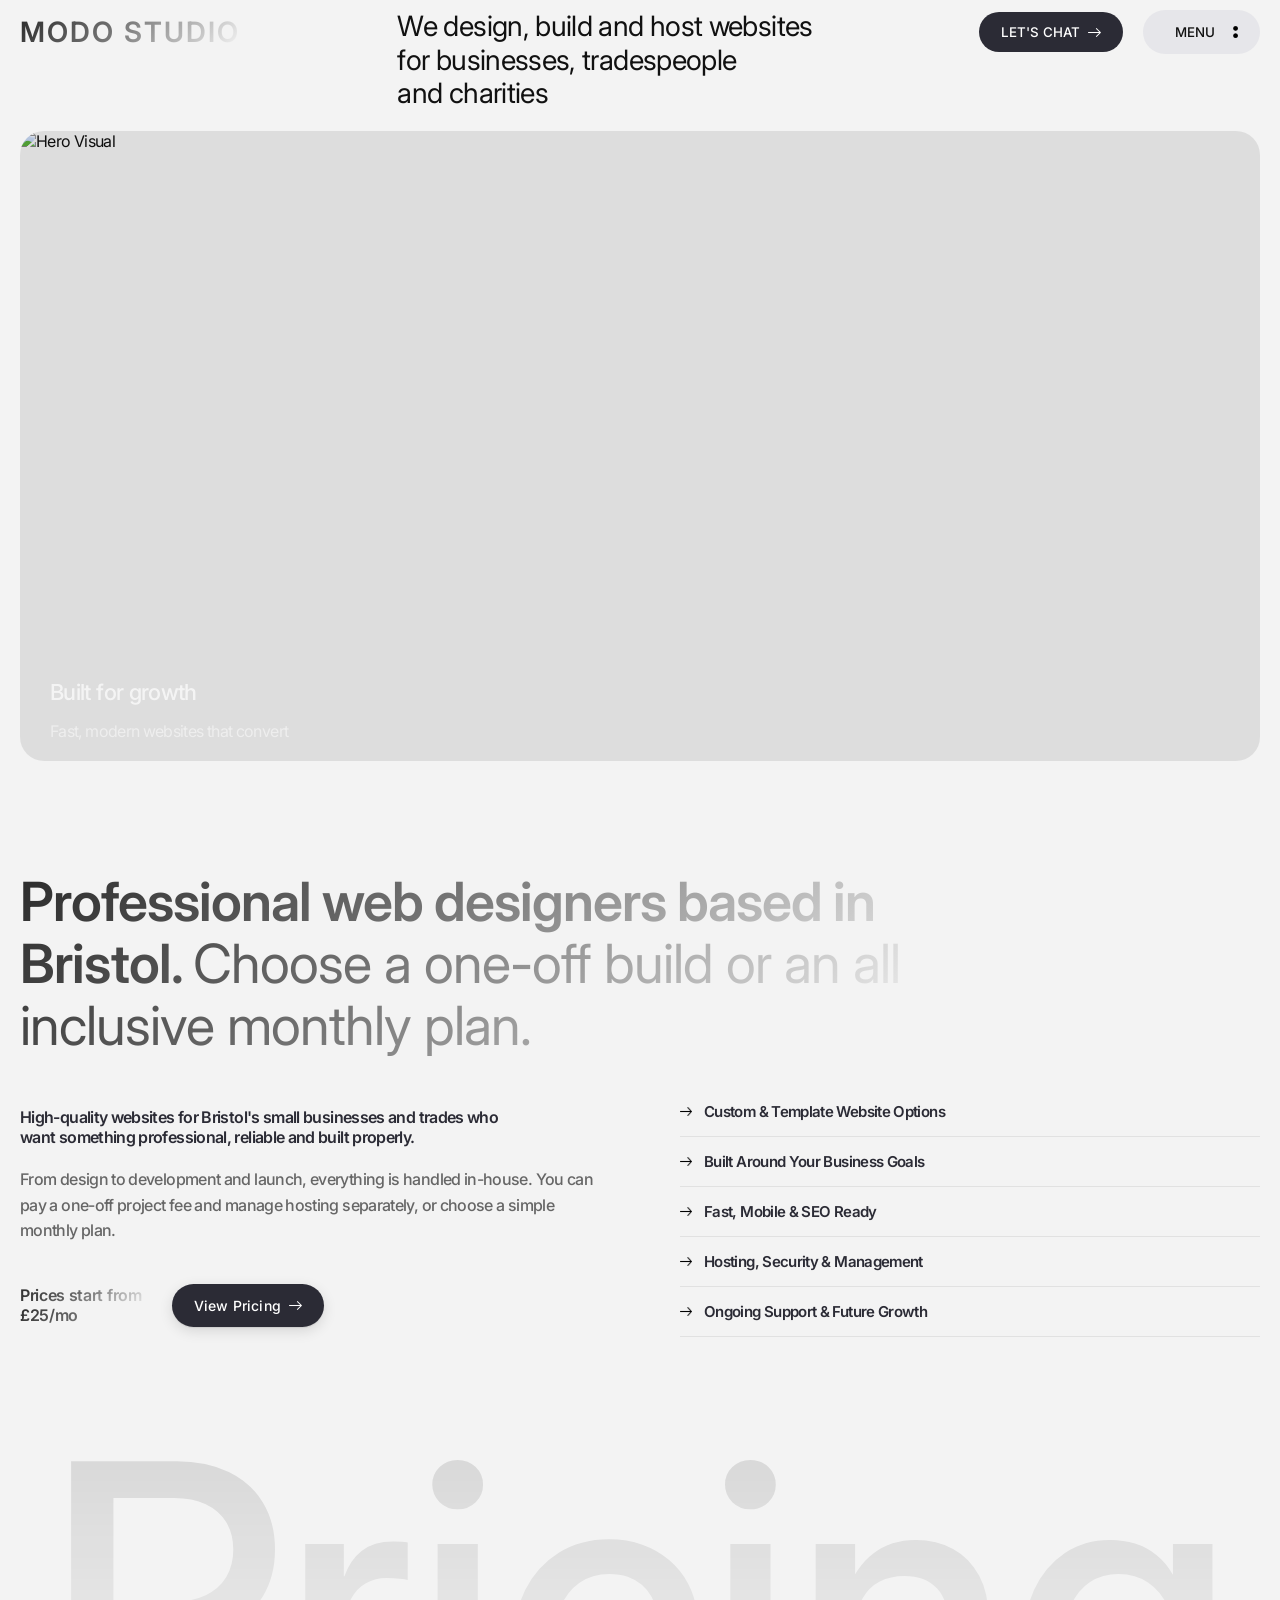
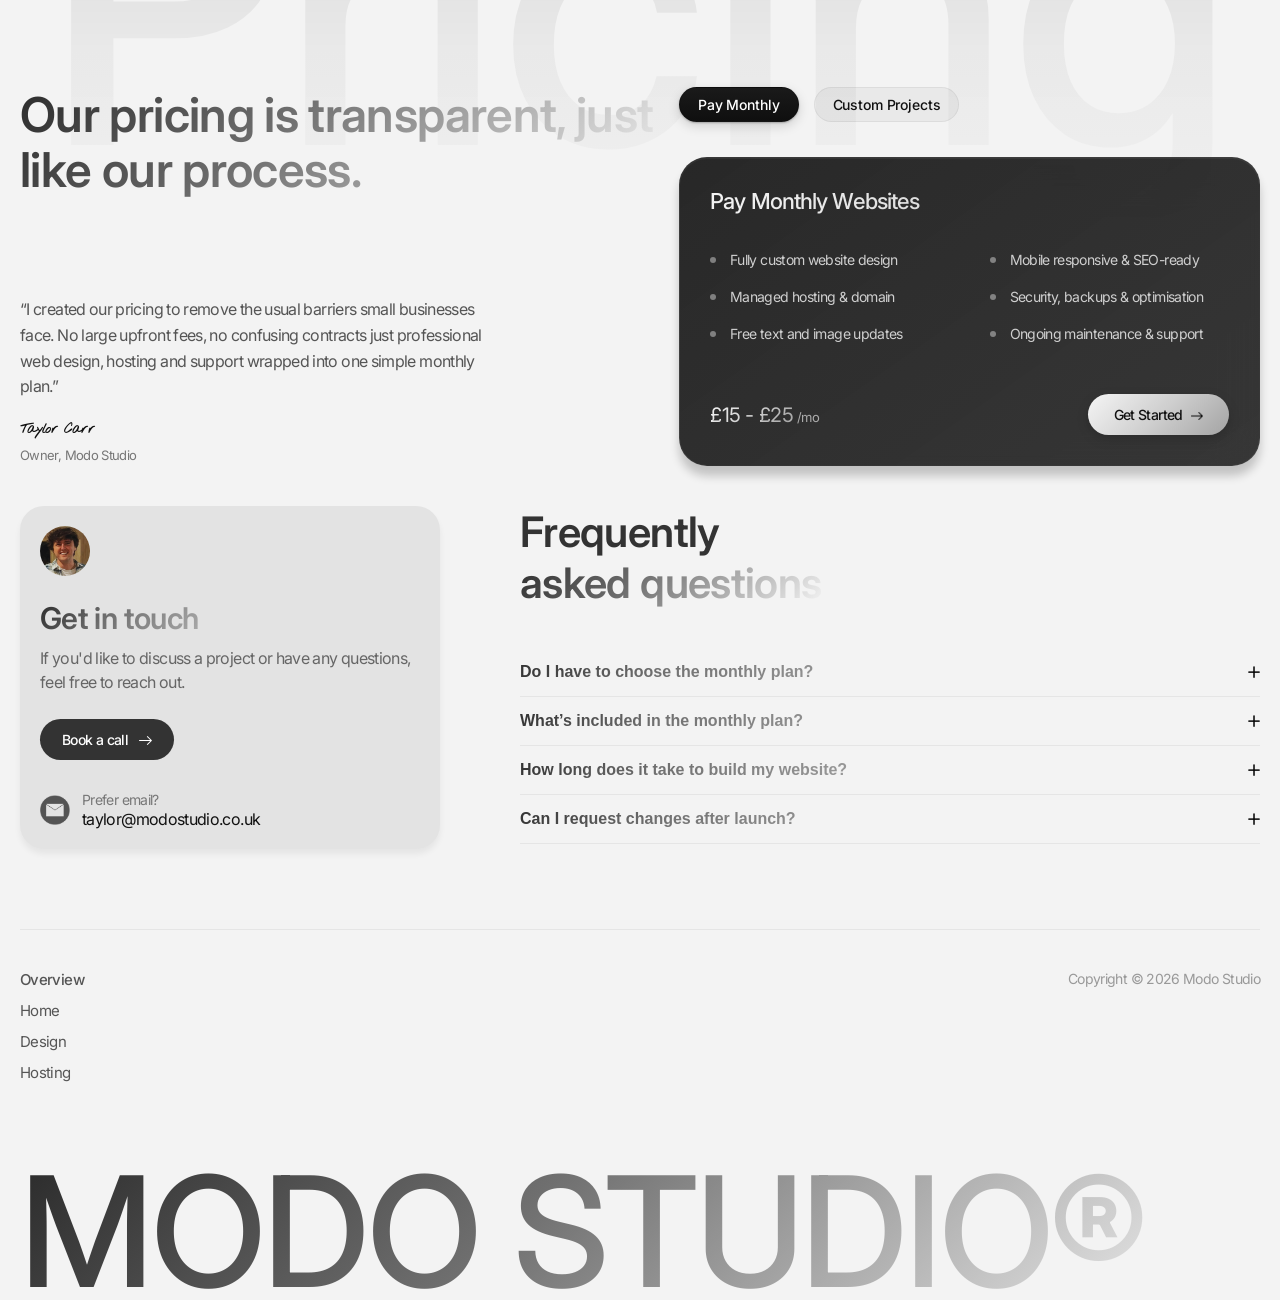
==== commit 8cd179f0: "third test commit" ====
--- a/index.html
+++ b/index.html
@@ -1,13 +1,13 @@
 <!DOCTYPE html>
 <html lang="en">
 <head>
-<title>Web Design Bristol | Pay Monthly Websites for Small Businesses | Modo Studio</title>
+<title>Modo Studio | Web Design for small business</title>
 <meta charset="UTF-8">
 <meta name="viewport" content="width=device-width, initial-scale=1.0">
-<meta name="description" content="Affordable web design in Bristol from £15 per month. Custom websites for small businesses and trades. Hosting, updates and support included. No contracts.">
+<meta name="description" content="Affordable web design in Bristol. Custom websites for small businesses and trades. Hosting, updates and support included. No contracts.">
 <meta name="author" content="Modo Studio">
 <meta name="robots" content="index, follow">
-<meta property="og:title" content="Web Design Bristol | Modo Studio">
+<meta property="og:title" content="Modo Studio | Web Design Bristol">
 <meta property="og:description" content="Pay monthly web design in Bristol for small businesses and trades. Custom websites with hosting and support included.">
 <meta property="og:type" content="website">
 <meta property="og:url" content="https://www.modostudio.co.uk/">
@@ -18,14 +18,15 @@
 <meta property="og:image:width" content="1200">
 <meta property="og:image:height" content="630">
 <meta name="twitter:card" content="summary_large_image">
-<meta name="twitter:title" content="Web Design Bristol | Modo Studio">
-<meta name="twitter:description" content="Affordable monthly web design in Bristol. Custom websites built to win work.">
+<meta name="twitter:title" content="Modo Studio | Web Design Bristol">
+<meta name="twitter:description" content="Affordable web design in Bristol. Custom websites built to win work.">
 <meta name="twitter:image" content="https://www.modostudio.co.uk/images/og-image.jpg">
-<link rel="icon" type="image/png" sizes="32x32" href="/images/favicon.png">
-<link rel="icon" type="image/png" sizes="16x16" href="/images/favicon.png">
-<link rel="apple-touch-icon" href="/images/favicon.png">
+<link rel="icon" type="image/png" sizes="32x32" href="/images/assets/favicon.png">
+<link rel="icon" type="image/png" sizes="16x16" href="/images/assets/favicon.png">
+<link rel="apple-touch-icon" href="/images/assets/favicon.png">
 <link rel="preconnect" href="https://fonts.googleapis.com">
 <link rel="preconnect" href="https://fonts.gstatic.com" crossorigin>
+<link href="https://fonts.googleapis.com/css2?family=Caveat+Brush&family=Kalam:wght@300;400;700&family=Nothing+You+Could+Do&display=swap" rel="stylesheet">
 <link href="https://fonts.googleapis.com/css2?family=Inter:wght@300;400;500;600;700;900&family=Poppins:wght@300;400;500;600;700;900&family=Anton&display=swap" rel="stylesheet">
 <link rel="stylesheet" href="/css/style.css">
 <script type="application/ld+json">
@@ -52,32 +53,44 @@
   <div class="logo">
     <span class="logo-text">MODO STUDIO</span>
   </div>
-
   <div class="nav-right">
-    <button class="pill-btn talk-btn">LET'S CHAT</button>
-
+    <button class="pill-btn talk-btn">LET'S CHAT<img src="/images/assets/arrow-white-icon.png" alt="Arrow icon" class="price-btn-arrow"></button>
     <button class="pill-btn menu-btn" id="menuToggle">
       <span class="menu-label">
         <span class="menu-word menu-open active">MENU</span>
         <span class="menu-word menu-close">CLOSE</span>
       </span>
-      <img src="/images/new new menu icon v.png" alt="" class="menu-icon">
-
-      <div class="nav-dropdown" id="navDropdown">
-        <div class="dropdown-inner">
-          <div class="dropdown-links">
-            <a href="index.html">HOME</a>
-            <a href="design.html">DESIGN</a>
-            <a href="hosting.html">HOSTING</a>
+      <img src="/images/new new menu icon v.png"
+           alt=""
+           class="menu-icon">
+    </button>
+    <div class="nav-dropdown" id="navDropdown">
+      <div class="dropdown-inner">
+        <div class="dropdown-links">
+          <a href="index.html">HOME</a>
+          <a href="design.html">DESIGN</a>
+          <a href="hosting.html">HOSTING</a>
+        </div>
+        <div class="dropdown-labs">
+          <a href="#" class="dropdown-title">CONTACT</a>
+          <div class="dropdown-email">
+            <div class="contact-email">
+              <img src="/images/assets/mail-icon.png"
+                   alt="mail icon"
+                   class="mail-icon-dropdown">
+              <div class="email-text">
+                <small>Get In Touch</small>
+                <p class="copy-email-dropdown"
+                   onclick="copyEmail(this); event.stopPropagation();"
+                   data-ignore-menu>
+                  taylor@modostudio.co.uk
+                </p>
+              </div>
+            </div>
           </div>
-
-          <div class="dropdown-labs">
-            <a href="#">CONTACT</a>
-          </div>
-        </div>
-      </div>
-
-    </button>
+        </div>
+      </div>
+    </div>
   </div>
 </nav>
 
@@ -104,10 +117,8 @@
 </div>
 </section>
 
-<section class="about-section">
+<section class="about-section"> 
   <div class="about-container">
-
-    <!-- BIG HEADLINE -->
     <div class="about-heading">
       <h2>
         Professional web designers based in Bristol.
@@ -116,250 +127,259 @@
         </span>
       </h2>
     </div>
-
-    <!-- LOWER CONTENT -->
     <div class="about-content">
-
-      <!-- LEFT SIDE -->
       <div class="about-left">
         <p class="about-intro">
-          We create high-quality websites for Bristol small businesses and trades 
+          High-quality websites for Bristol's small businesses and trades 
           who want something professional, reliable and built properly.
         </p>
-
         <p class="about-body">
-          From strategy and design to development and launch, everything is handled in-house. 
+          From design to development and launch, everything is handled in-house. 
           You can pay a one-off project fee and manage hosting separately, or choose a 
-          simple monthly plan that includes hosting, maintenance and ongoing support. 
-          No jargon. No hidden costs. Just a website that works.
-        </p>
-
+          simple monthly plan.
+        </p>
         <div class="about-pricing">
           <div class="price">
-            <span>Websites from</span>
-            <strong>£25 per month</strong>
+            <span class="about-pricing-text">Prices start from</span>
+            <strong class="about-pricing-strong">£25/mo</strong>
           </div>
 
-          <a href="#pricing" class="about-btn">View Pricing →</a>
-        </div>
-      </div>
-
-      <!-- RIGHT SIDE -->
+          <a href="#pricing" class="about-btn">View Pricing <img src="/images/assets/arrow-white-icon.png" alt="Arrow icon" class="price-btn-arrow"></a>
+        </div>
+      </div>
       <div class="about-right">
         <ul class="about-list">
-          <li>Fully custom, conversion-focused design</li>
-          <li>Fast, mobile-optimised and SEO-ready</li>
-          <li>Clear pricing — one-off or monthly</li>
-          <li>Secure hosting & management available</li>
-          <li>Ongoing updates as your business grows</li>
+          <li class="accordion-item">
+            <div class="accordion-header">
+              <img src="/images/assets/arrow-icon.png" alt="Arrow icon" class="list-arrow">
+              <span>Custom & Template Website Options</span>
+            </div>
+            <div class="accordion-content">
+              <p>
+                Choose between a professionally designed template website for £25 per month — ideal for tradespeople and small businesses — or a fully custom-built website quoted specifically around your goals and requirements.
+              </p>
+            </div>
+          </li>
+
+          <li class="accordion-item">
+            <div class="accordion-header">
+              <img src="/images/assets/arrow-icon.png" alt="Arrow icon" class="list-arrow">
+              <span>Built Around Your Business Goals</span>
+            </div>
+            <div class="accordion-content">
+              <p>
+                Every website is designed to generate enquiries. We structure your content, layout and calls-to-action around your services and target customers — whether you're a local tradesperson or a growing company.
+              </p>
+            </div>
+          </li>
+
+          <li class="accordion-item">
+            <div class="accordion-header">
+              <img src="/images/assets/arrow-icon.png" alt="Arrow icon" class="list-arrow">
+              <span>Fast, Mobile & SEO Ready</span>
+            </div>
+            <div class="accordion-content">
+              <p>
+                All websites are optimised for speed, mobile devices and search engines. Clean structure, fast loading times and proper SEO foundations help your business get found online.
+              </p>
+            </div>
+          </li>
+
+          <li class="accordion-item">
+            <div class="accordion-header">
+              <img src="/images/assets/arrow-icon.png" alt="Arrow icon" class="list-arrow">
+              <span>Hosting, Security & Management</span>
+            </div>
+            <div class="accordion-content">
+              <p>
+                We handle hosting, security, updates and performance monitoring so you don’t have to worry about the technical side. Your website stays secure, fast and maintained.
+              </p>
+            </div>
+          </li>
+
+          <li class="accordion-item">
+            <div class="accordion-header">
+              <img src="/images/assets/arrow-icon.png" alt="Arrow icon" class="list-arrow">
+              <span>Ongoing Support & Future Growth</span>
+            </div>
+            <div class="accordion-content">
+              <p>
+                Need updates, new pages or extra features later? We provide ongoing support and can scale your website as your business grows.
+              </p>
+            </div>
+          </li>
         </ul>
       </div>
-
-    </div>
-
+    </div>
   </div>
 </section>
 
 <section class="pricing-section">
   <div class="pricing-bg-text">Pricing</div>
-
   <div class="pricing-container">
-
-    <!-- LEFT SIDE -->
     <div class="pricing-left">
       <h2 class="pricing-title">
-        Our pricing is <span class="dark">transparent</span>, just
+       Our pricing is <span class="dark">transparent</span>, just
         <span class="light">like our process.</span>
       </h2>
-
       <div class="testimonial">
-        <p class="testimonial-title">The 5 Types of Wealth</p>
-
         <p class="testimonial-body">
-          “For us it has been important to find a creative partner —
-          a team we can trust to deliver quality work on time,
-          even with short notices.”
-        </p>
-
+          “I created our pricing to remove the usual barriers small businesses face.
+          No large upfront fees, no confusing contracts just professional web design,
+          hosting and support wrapped into one simple monthly plan.”
+        </p>
         <div class="testimonial-author">
-          <img src="https://randomuser.me/api/portraits/men/32.jpg" alt="Author">
           <div>
-            <strong>Sahil Bloom</strong>
-            <span>Author, The 5 Types of Wealth</span>
+            <strong class="testimonial-title">Taylor Carr</strong>
+            <span>Owner, Modo Studio</span>
           </div>
         </div>
       </div>
     </div>
 
-
-    <!-- RIGHT SIDE -->
     <div class="pricing-right">
-
       <div class="pricing-toggle">
         <button class="toggle active" data-plan="monthly">
-          Monthly $8,000/mo
+          Pay Monthly
         </button>
         <button class="toggle" data-plan="custom">
-          Custom Starts at $20,000
+          Custom Projects
         </button>
       </div>
 
-      <!-- MONTHLY CARD -->
       <div class="pricing-card active" id="monthly">
-        <h3>Monthly Design Retainer</h3>
-
+        <h3>Pay Monthly Websites</h3>
         <ul>
-          <li>Ongoing design support for any project</li>
-          <li>Custom development or no-code (limits apply)</li>
-          <li>Clear timeline and milestone deliverables</li>
-          <li>Expert project manager & weekly async updates</li>
+          <li>Fully custom website design</li>
+          <li>Mobile responsive & SEO-ready</li>
+          <li>Managed hosting & domain</li>
+          <li>Security, backups & optimisation</li>
+          <li>Free text and image updates</li>
+          <li>Ongoing maintenance & support</li>
         </ul>
-
         <div class="price-row">
-          <div class="price">
-            <strong>$8,000</strong>
-            <span>per month<br>billed monthly</span>
+          <div class="b-card-price">
+            <strong class="b-card-price-value">£15 - £25</strong>
+            <span class="b-card-price-text">
+              /mo
+            </span>
           </div>
-
-          <a href="#" class="pricing-btn">Get Started →</a>
-        </div>
-      </div>
-
-      <!-- CUSTOM CARD -->
+          <a href="#contact" class="pricing-btn">Get Started <img src="/images/assets/arrow-icon.png" alt="Arrow icon" class="pricing-card-arrow"></a>
+        </div>
+      </div>
+
       <div class="pricing-card" id="custom">
-        <h3>Custom Project Build</h3>
-
+        <h3>Custom Websites</h3>
         <ul>
-          <li>Full website or product build</li>
-          <li>UX strategy & conversion optimisation</li>
-          <li>Custom integrations</li>
-          <li>Performance & SEO optimisation</li>
+          <li>Bespoke website design &</li>
+          <li>Multi-page or larger scale builds</li>
+          <li>UX strategy focused on</li>
+          <li>Advanced functionality</li>
+          <li>Branding & logo design available</li>
+          <li>Technical SEO optimisation</li>
         </ul>
-
         <div class="price-row">
-          <div class="price">
-            <strong>From $20,000</strong>
-            <span>fixed project pricing</span>
+          <div class="g-card-price">
+            <strong class="g-card-price-value">From £500</strong>
+            <span class="g-card-price-text">
+            </span>
           </div>
-
-          <a href="#" class="pricing-btn">Book a Strategy Call →</a>
-        </div>
-      </div>
-
-    </div>
-
-  </div>
-</section>
-
-<section class="benefits-section">
-  <div class="benefits-container">
-
-    <div class="benefits-header">
-      <div class="benefits-left">
-        <h2 class="benefits-heading">Professional websites<br>without the usual hassle</h2>
-      </div>
-
-      <div class="benefits-right">
-        <p>
-          Whether you choose a one-off build or a monthly plan with hosting and management included, 
-          we make the entire process simple, clear and stress-free.
-        </p>
-        <a href="#pricing" class="benefits-btn">View Pricing</a>
-      </div>
-    </div>
-
+          <a href="#contact" class="pricing-btn">Book a Free Call <img src="/images/assets/arrow-icon.png" alt="Arrow icon" class="pricing-card-arrow"></a>
+        </div>
+      </div>
+    </div>
   </div>
 </section>
 
 <section class="faq-contact-section">
   <div class="faq-contact-container">
 
-    <!-- LEFT CONTACT CARD -->
     <div class="contact-card">
-      <img src="https://i.pravatar.cc/80" alt="Profile" class="contact-avatar">
-
-      <h3>Start your project</h3>
+      <img src="/images/profile-picture.png" alt="Profile" class="contact-avatar">
+
+      <h3>Get in touch</h3>
       <p class="contact-text">
-        Let’s discuss your website, your goals, and whether a one-off build 
-        or monthly plan is the right fit for your business.
+        If you'd like to discuss a project or have any questions, feel free to reach out.
       </p>
 
       <a href="mailto:taylor@modostudio.co.uk?subject=Project%20Enquiry" class="contact-btn">
-        Start a Conversation →
+        Book a call <img src="/images/assets/arrow-white-icon.png" alt="Arrow icon" class="price-btn-arrow">
       </a>
 
       <div class="contact-email">
-        <span class="mail-icon">✉</span>
+        <span><img src="/images/assets/mail-icon.png" alt="mail icon" class="mail-icon"></span>
         <div>
           <small>Prefer email?</small>
-          <p>taylor@modostudio.co.uk</p>
-        </div>
-      </div>
-    </div>
-
-    <!-- RIGHT FAQ -->
-    <div class="faq-wrapper">
-      <div class="faq-heading">
-        <h2>Frequently<br><span>asked questions</span></h2>
-      </div>
-
-      <div class="faq-list">
-
-        <div class="faq-item">
-          <button class="faq-question">
-            Do I have to choose the monthly plan?
-            <span class="faq-icon">+</span>
-          </button>
-          <div class="faq-answer">
-            <p>
-              No. You can choose a one-off website build and arrange hosting 
-              separately, or select our monthly plan which includes hosting, 
-              management and ongoing support.
-            </p>
-          </div>
-        </div>
-
-        <div class="faq-item">
-          <button class="faq-question">
-            What’s included in the monthly plan?
-            <span class="faq-icon">+</span>
-          </button>
-          <div class="faq-answer">
-            <p>
-              Hosting, domain management, security, backups, updates and ongoing 
-              support are all included — with no long-term contracts.
-            </p>
-          </div>
-        </div>
-
-        <div class="faq-item">
-          <button class="faq-question">
-            How long does it take to build my website?
-            <span class="faq-icon">+</span>
-          </button>
-          <div class="faq-answer">
-            <p>
-              Most projects are completed within a few weeks, depending on the 
-              size and how quickly content is approved.
-            </p>
-          </div>
-        </div>
-
-        <div class="faq-item">
-          <button class="faq-question">
-            Can I request changes after launch?
-            <span class="faq-icon">+</span>
-          </button>
-          <div class="faq-answer">
-            <p>
-              Yes. If you’re on a monthly plan, updates are included. 
-              For one-off builds, we can provide ongoing support whenever you need it.
-            </p>
-          </div>
-        </div>
-
-      </div>
-    </div>
+          <p class="copy-email" onclick="copyEmail(this)">
+            taylor@modostudio.co.uk
+          </p>
+        </div>
+      </div>
+
+    </div>
+
+   <div class="faq-wrapper">
+  <div class="faq-heading">
+    <h2>Frequently<br><span>asked questions</span></h2>
+  </div>
+
+  <div class="faq-list">
+
+    <div class="faq-item">
+      <button class="faq-question">
+        Do I have to choose the monthly plan?
+        <img src="/images/assets/cross-icon.png" alt="" class="faq-icon">
+      </button>
+      <div class="faq-answer">
+        <p>
+          No. You can choose a one-off website build and arrange hosting 
+          separately, or select our monthly plan which includes hosting, 
+          management and ongoing support.
+        </p>
+      </div>
+    </div>
+
+    <div class="faq-item">
+      <button class="faq-question">
+        What’s included in the monthly plan?
+        <img src="/images/assets/cross-icon.png" alt="" class="faq-icon">
+      </button>
+      <div class="faq-answer">
+        <p>
+          Hosting, domain management, security, backups, updates and ongoing 
+          support are all included — with no long-term contracts.
+        </p>
+      </div>
+    </div>
+
+    <div class="faq-item">
+      <button class="faq-question">
+        How long does it take to build my website?
+        <img src="/images/assets/cross-icon.png" alt="" class="faq-icon">
+      </button>
+      <div class="faq-answer">
+        <p>
+          Most projects are completed within a few weeks, depending on the 
+          size and how quickly content is approved.
+        </p>
+      </div>
+    </div>
+
+    <div class="faq-item">
+      <button class="faq-question">
+        Can I request changes after launch?
+        <img src="/images/assets/cross-icon.png" alt="" class="faq-icon">
+      </button>
+      <div class="faq-answer">
+        <p>
+          Yes. If you’re on a monthly plan, updates are included. 
+          For one-off builds, we can provide ongoing support whenever you need it.
+        </p>
+      </div>
+    </div>
+
+  </div>
+</div>
 
   </div>
 </section>
@@ -370,10 +390,10 @@
     <div class="footer-top">
 
       <div class="footer-col">
-        <a>Overview</a>
+        <a class="column-heading">Overview</a>
+        <a href="#">Home</a>
         <a href="#">Design</a>
         <a href="#">Hosting</a>
-        <a href="#">Contact</a>
       </div>
 
       <div class="footer-col">
@@ -392,7 +412,7 @@
 
   </div>
 </footer>
-
+<div class="toast-message">Copied ✓</div>
 </body>
 <script src="/js/script.js"></script>
 </html>
--- a/css/style.css
+++ b/css/style.css
@@ -16,6 +16,7 @@
 }
 
 body {
+  letter-spacing: -0.04em;
   font-family: 'Inter', sans-serif;
   background: #f3f3f3;
   color: #111;
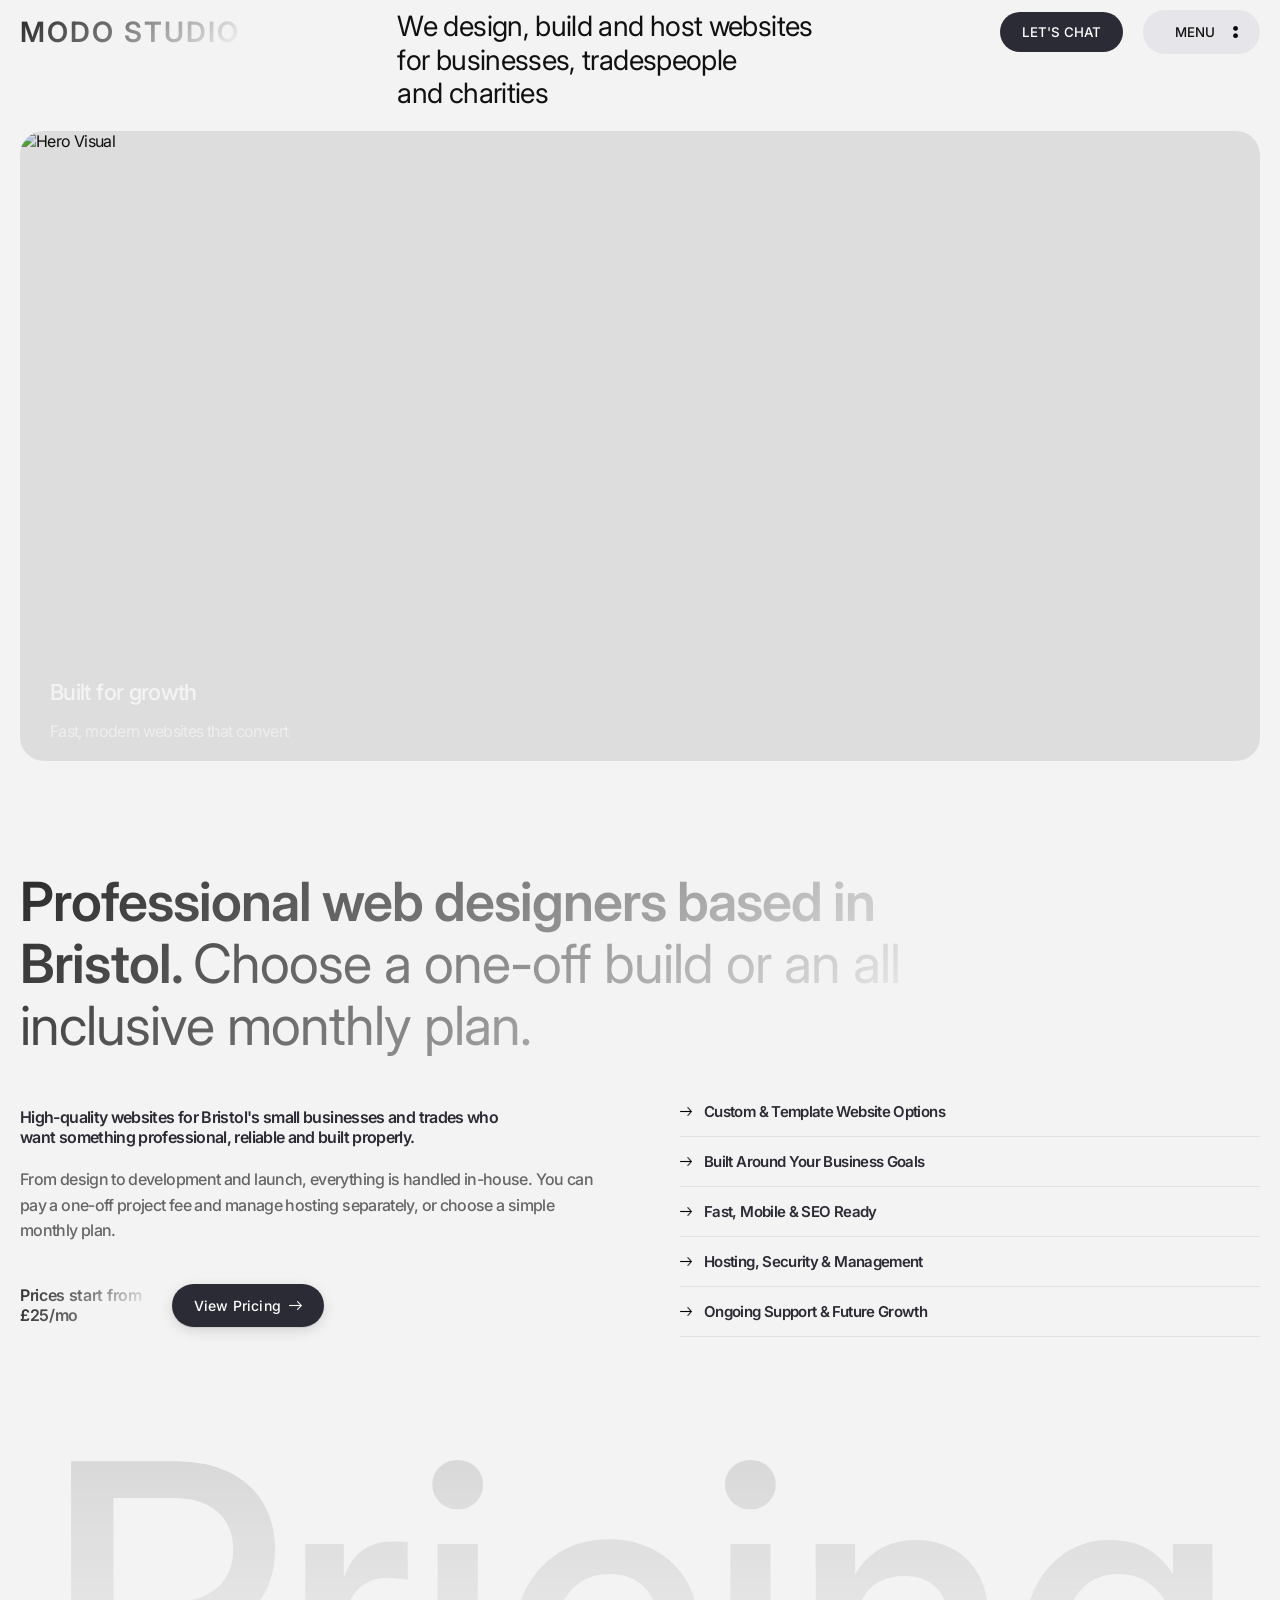
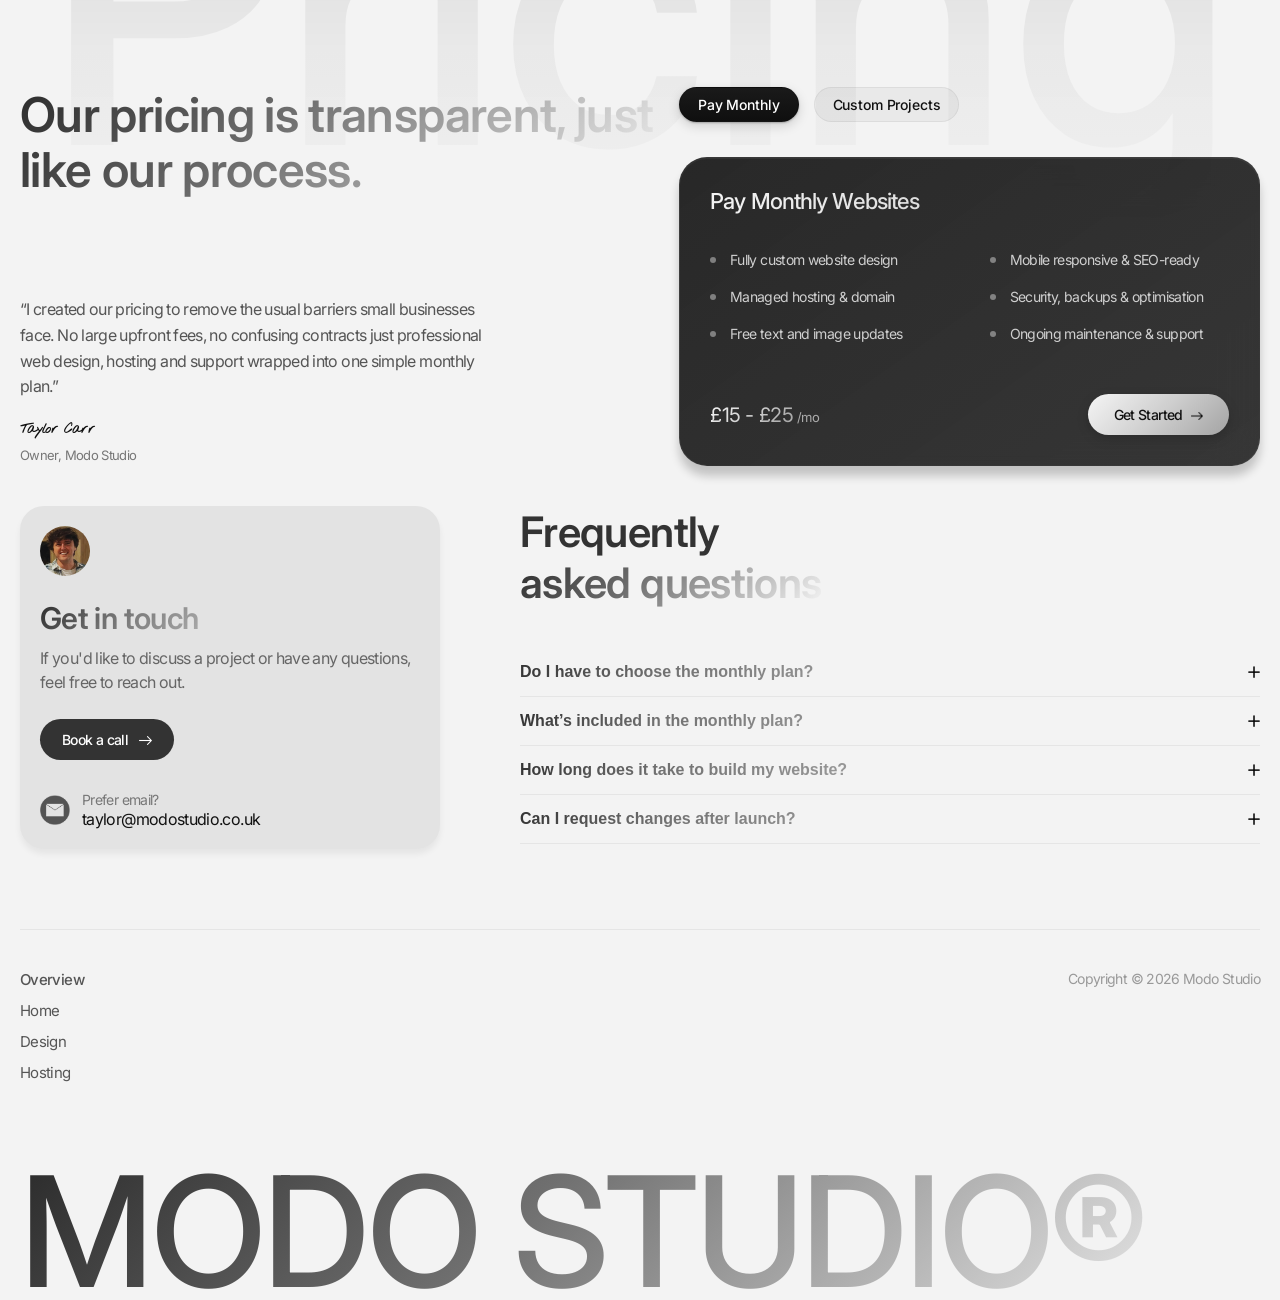
==== commit 2bb37d6f: "pre launch commit" ====
--- a/index.html
+++ b/index.html
@@ -54,7 +54,9 @@
     <span class="logo-text">MODO STUDIO</span>
   </div>
   <div class="nav-right">
-    <button class="pill-btn talk-btn">LET'S CHAT<img src="/images/assets/arrow-white-icon.png" alt="Arrow icon" class="price-btn-arrow"></button>
+    <a href="https://calendly.com/taylormichaelcarr/meeting" target="_blank">
+       <button class="pill-btn talk-btn">LET'S CHAT</button>
+    </a>
     <button class="pill-btn menu-btn" id="menuToggle">
       <span class="menu-label">
         <span class="menu-word menu-open active">MENU</span>
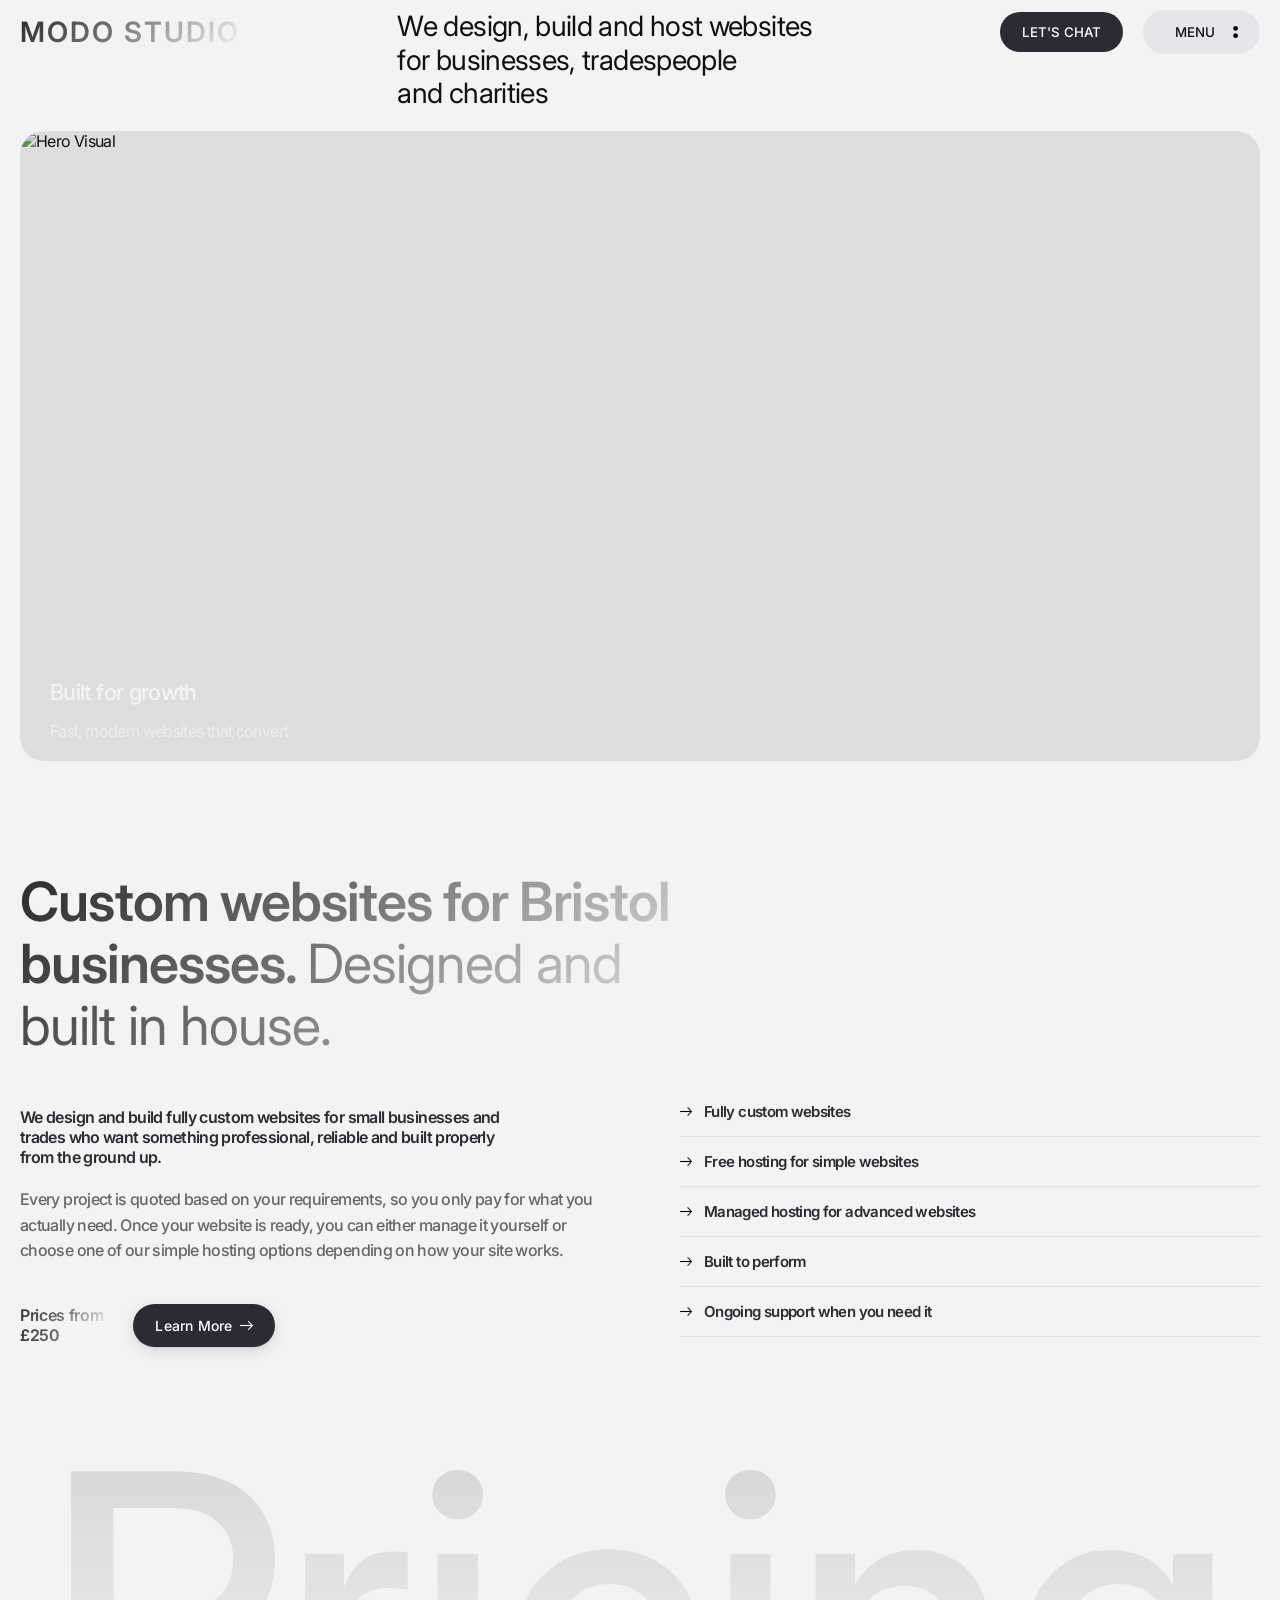
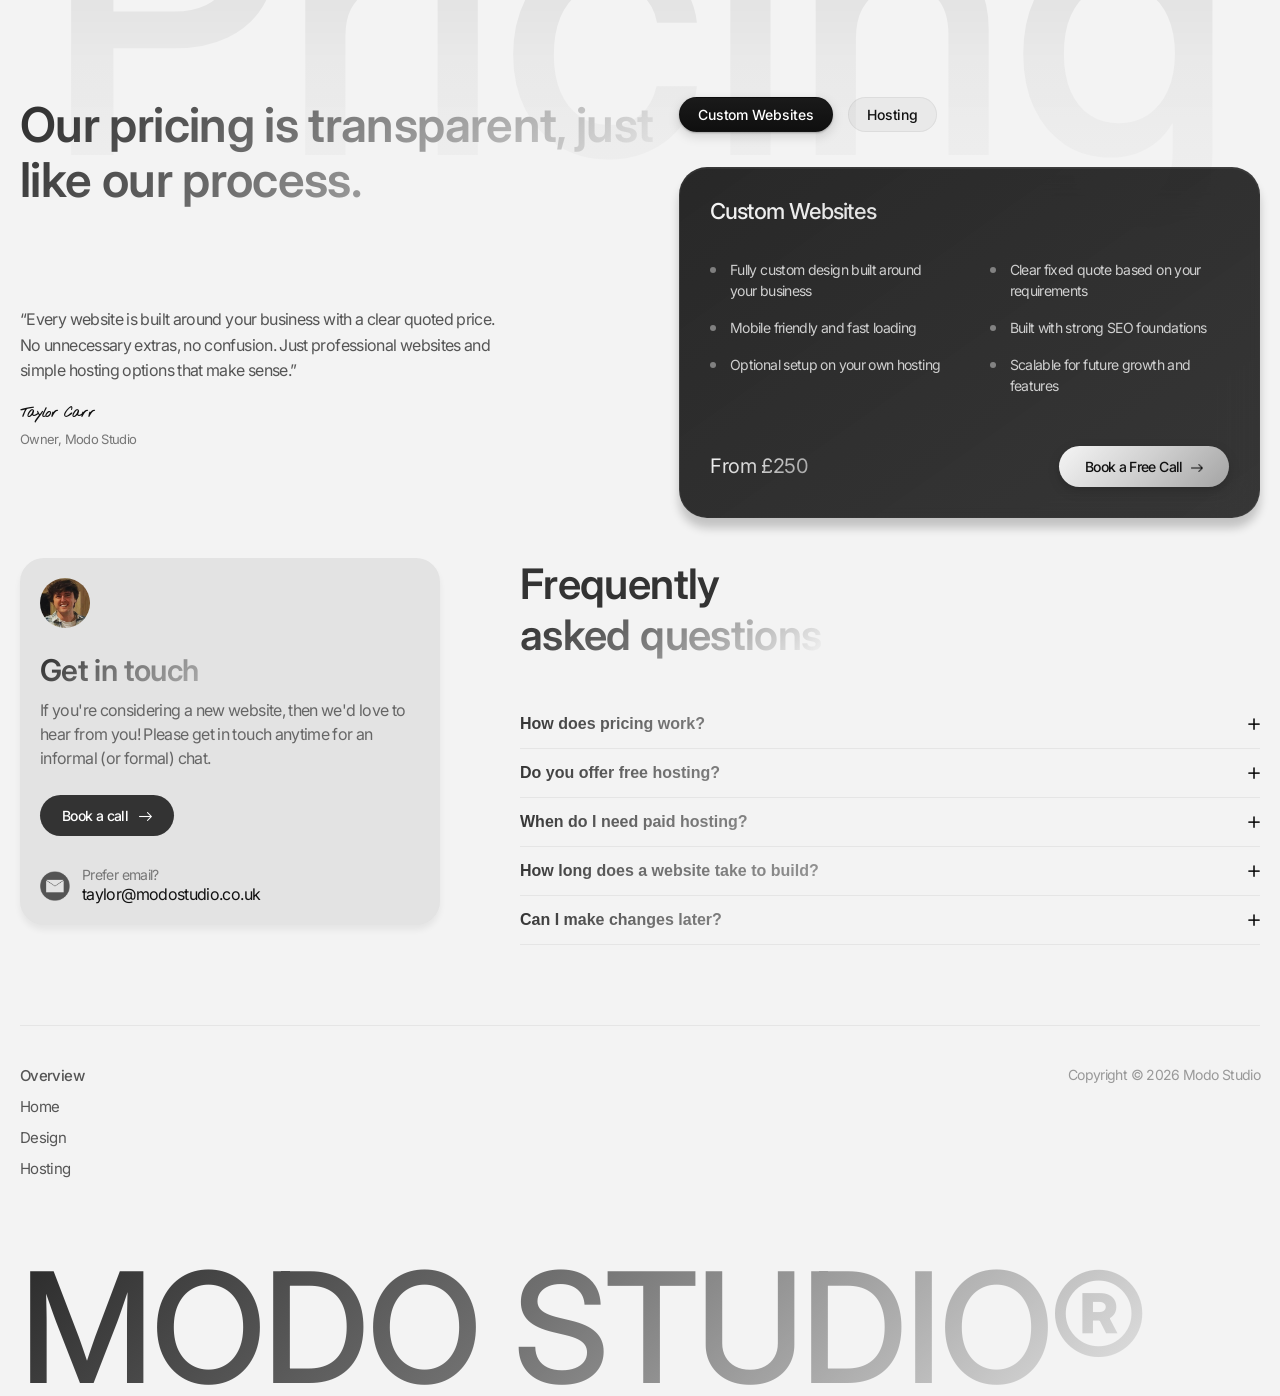
==== commit ebbd3f54: "copy writing chnages image update internal links added" ====
--- a/index.html
+++ b/index.html
@@ -1,6 +1,6 @@
 <!DOCTYPE html>
 <html lang="en">
-<head>
+<head> 
 <title>Modo Studio | Web Design for small business</title>
 <meta charset="UTF-8">
 <meta name="viewport" content="width=device-width, initial-scale=1.0">
@@ -34,7 +34,7 @@
   "@context": "https://schema.org",
   "@type": "LocalBusiness",
   "name": "Modo Studio",
-  "image": "https://www.modostudio.co.uk/images/logo.png",
+  "image": "https://www.modostudio.co.uk/images/new logo.png",
   "url": "https://www.modostudio.co.uk/",
   "telephone": "",
   "areaServed": {
@@ -121,44 +121,51 @@
 
 <section class="about-section"> 
   <div class="about-container">
+    
     <div class="about-heading">
       <h2>
-        Professional web designers based in Bristol.
+        Custom websites for Bristol businesses.
         <span class="muted">
-          Choose a one-off build or an all inclusive monthly plan.
+          Designed and built in house.
         </span>
       </h2>
     </div>
+
     <div class="about-content">
+      
       <div class="about-left">
         <p class="about-intro">
-          High-quality websites for Bristol's small businesses and trades 
-          who want something professional, reliable and built properly.
+          We design and build fully custom websites for small businesses and trades who want something professional, reliable and built properly from the ground up.
         </p>
+
         <p class="about-body">
-          From design to development and launch, everything is handled in-house. 
-          You can pay a one-off project fee and manage hosting separately, or choose a 
-          simple monthly plan.
+          Every project is quoted based on your requirements, so you only pay for what you actually need. Once your website is ready, you can either manage it yourself or choose one of our simple hosting options depending on how your site works.
         </p>
+
         <div class="about-pricing">
           <div class="price">
-            <span class="about-pricing-text">Prices start from</span>
-            <strong class="about-pricing-strong">£25/mo</strong>
-          </div>
-
-          <a href="#pricing" class="about-btn">View Pricing <img src="/images/assets/arrow-white-icon.png" alt="Arrow icon" class="price-btn-arrow"></a>
-        </div>
-      </div>
+            <span class="about-pricing-text">Prices from</span>
+            <strong class="about-pricing-strong">£250</strong>
+          </div>
+
+          <a href="/design.html" class="about-btn">
+            Learn More
+            <img src="/images/assets/arrow-white-icon.png" alt="Arrow icon" class="price-btn-arrow">
+          </a>
+        </div>
+      </div>
+
       <div class="about-right">
         <ul class="about-list">
+
           <li class="accordion-item">
             <div class="accordion-header">
               <img src="/images/assets/arrow-icon.png" alt="Arrow icon" class="list-arrow">
-              <span>Custom & Template Website Options</span>
+              <span>Fully custom websites</span>
             </div>
             <div class="accordion-content">
               <p>
-                Choose between a professionally designed template website for £25 per month — ideal for tradespeople and small businesses — or a fully custom-built website quoted specifically around your goals and requirements.
+                Every website is designed and built specifically for your business. We do not use off the shelf templates. You get a website that reflects your brand, your services and your goals, with a clear fixed quote before any work begins.
               </p>
             </div>
           </li>
@@ -166,11 +173,11 @@
           <li class="accordion-item">
             <div class="accordion-header">
               <img src="/images/assets/arrow-icon.png" alt="Arrow icon" class="list-arrow">
-              <span>Built Around Your Business Goals</span>
+              <span>Free hosting for simple websites</span>
             </div>
             <div class="accordion-content">
               <p>
-                Every website is designed to generate enquiries. We structure your content, layout and calls-to-action around your services and target customers — whether you're a local tradesperson or a growing company.
+                If your website is informational and does not collect or store data, we can host it for you at no cost. We will also handle small updates such as text and image changes so your site stays up to date without any hassle.
               </p>
             </div>
           </li>
@@ -178,11 +185,11 @@
           <li class="accordion-item">
             <div class="accordion-header">
               <img src="/images/assets/arrow-icon.png" alt="Arrow icon" class="list-arrow">
-              <span>Fast, Mobile & SEO Ready</span>
+              <span>Managed hosting for advanced websites</span>
             </div>
             <div class="accordion-content">
               <p>
-                All websites are optimised for speed, mobile devices and search engines. Clean structure, fast loading times and proper SEO foundations help your business get found online.
+                If your website includes things like contact forms, user data or any kind of information being sent or stored, we provide secure managed hosting for a monthly fee. This ensures everything runs safely, stays updated and performs properly without you needing to manage the technical side.
               </p>
             </div>
           </li>
@@ -190,11 +197,11 @@
           <li class="accordion-item">
             <div class="accordion-header">
               <img src="/images/assets/arrow-icon.png" alt="Arrow icon" class="list-arrow">
-              <span>Hosting, Security & Management</span>
+              <span>Built to perform</span>
             </div>
             <div class="accordion-content">
               <p>
-                We handle hosting, security, updates and performance monitoring so you don’t have to worry about the technical side. Your website stays secure, fast and maintained.
+                All websites are built to load quickly, work smoothly on mobile devices and follow best practices so your business can be found online and convert visitors into enquiries.
               </p>
             </div>
           </li>
@@ -202,34 +209,40 @@
           <li class="accordion-item">
             <div class="accordion-header">
               <img src="/images/assets/arrow-icon.png" alt="Arrow icon" class="list-arrow">
-              <span>Ongoing Support & Future Growth</span>
+              <span>Ongoing support when you need it</span>
             </div>
             <div class="accordion-content">
               <p>
-                Need updates, new pages or extra features later? We provide ongoing support and can scale your website as your business grows.
+                As your business grows, your website can grow with it. We are available for updates, new features and improvements whenever you need them.
               </p>
             </div>
           </li>
+
         </ul>
       </div>
+
     </div>
   </div>
 </section>
 
-<section class="pricing-section">
+<section class="pricing-section" id="pricing">
   <div class="pricing-bg-text">Pricing</div>
+  
   <div class="pricing-container">
+    
     <div class="pricing-left">
       <h2 class="pricing-title">
-       Our pricing is <span class="dark">transparent</span>, just
+        Our pricing is <span class="dark">transparent</span>, just
         <span class="light">like our process.</span>
       </h2>
+
       <div class="testimonial">
         <p class="testimonial-body">
-          “I created our pricing to remove the usual barriers small businesses face.
-          No large upfront fees, no confusing contracts just professional web design,
-          hosting and support wrapped into one simple monthly plan.”
+          “Every website is built around your business with a clear quoted price. 
+          No unnecessary extras, no confusion. Just professional websites and 
+          simple hosting options that make sense.”
         </p>
+
         <div class="testimonial-author">
           <div>
             <strong class="testimonial-title">Taylor Carr</strong>
@@ -240,55 +253,65 @@
     </div>
 
     <div class="pricing-right">
+      
       <div class="pricing-toggle">
-        <button class="toggle active" data-plan="monthly">
-          Pay Monthly
+        <button class="toggle active" data-plan="custom">
+          Custom Websites
         </button>
-        <button class="toggle" data-plan="custom">
-          Custom Projects
+        <button class="toggle" data-plan="hosting">
+          Hosting
         </button>
       </div>
 
-      <div class="pricing-card active" id="monthly">
-        <h3>Pay Monthly Websites</h3>
+      <!-- CUSTOM WEBSITES -->
+      <div class="pricing-card active" id="custom">
+        <h3>Custom Websites</h3>
         <ul>
-          <li>Fully custom website design</li>
-          <li>Mobile responsive & SEO-ready</li>
-          <li>Managed hosting & domain</li>
-          <li>Security, backups & optimisation</li>
-          <li>Free text and image updates</li>
-          <li>Ongoing maintenance & support</li>
+          <li>Fully custom design built around your business</li>
+          <li>Clear fixed quote based on your requirements</li>
+          <li>Mobile friendly and fast loading</li>
+          <li>Built with strong SEO foundations</li>
+          <li>Optional setup on your own hosting</li>
+          <li>Scalable for future growth and features</li>
         </ul>
+
+        <div class="price-row">
+          <div class="g-card-price">
+            <strong class="g-card-price-value">From £250</strong>
+          </div>
+
+          <a href="#contact" class="pricing-btn">
+            Book a Free Call 
+            <img src="/images/assets/arrow-icon.png" alt="Arrow icon" class="pricing-card-arrow">
+          </a>
+        </div>
+      </div>
+
+      <!-- HOSTING -->
+      <div class="pricing-card" id="hosting">
+        <h3>Hosting & Support</h3>
+        <ul>
+          <li>Free hosting for simple static websites</li>
+          <li>Free text and image updates on hosted sites</li>
+          <li>Secure managed hosting for advanced websites</li>
+          <li>Ideal for sites with forms or stored data</li>
+          <li>Ongoing maintenance and monitoring</li>
+          <li>Technical support when you need it</li>
+        </ul>
+
         <div class="price-row">
           <div class="b-card-price">
-            <strong class="b-card-price-value">£15 - £25</strong>
-            <span class="b-card-price-text">
-              /mo
-            </span>
-          </div>
-          <a href="#contact" class="pricing-btn">Get Started <img src="/images/assets/arrow-icon.png" alt="Arrow icon" class="pricing-card-arrow"></a>
-        </div>
-      </div>
-
-      <div class="pricing-card" id="custom">
-        <h3>Custom Websites</h3>
-        <ul>
-          <li>Bespoke website design &</li>
-          <li>Multi-page or larger scale builds</li>
-          <li>UX strategy focused on</li>
-          <li>Advanced functionality</li>
-          <li>Branding & logo design available</li>
-          <li>Technical SEO optimisation</li>
-        </ul>
-        <div class="price-row">
-          <div class="g-card-price">
-            <strong class="g-card-price-value">From £500</strong>
-            <span class="g-card-price-text">
-            </span>
-          </div>
-          <a href="#contact" class="pricing-btn">Book a Free Call <img src="/images/assets/arrow-icon.png" alt="Arrow icon" class="pricing-card-arrow"></a>
-        </div>
-      </div>
+            <strong class="b-card-price-value">From £5</strong>
+            <span class="b-card-price-text">/mo</span>
+          </div>
+
+          <a href="#contact" class="pricing-btn">
+            Get Started 
+            <img src="/images/assets/arrow-icon.png" alt="Arrow icon" class="pricing-card-arrow">
+          </a>
+        </div>
+      </div>
+
     </div>
   </div>
 </section>
@@ -301,10 +324,10 @@
 
       <h3>Get in touch</h3>
       <p class="contact-text">
-        If you'd like to discuss a project or have any questions, feel free to reach out.
+        If you're considering a new website, then we'd love to hear from you! Please get in touch anytime for an informal (or formal) chat.
       </p>
 
-      <a href="mailto:taylor@modostudio.co.uk?subject=Project%20Enquiry" class="contact-btn">
+      <a href="https://calendly.com/taylormichaelcarr/meeting" target="_blank" class="contact-btn">
         Book a call <img src="/images/assets/arrow-white-icon.png" alt="Arrow icon" class="price-btn-arrow">
       </a>
 
@@ -317,71 +340,81 @@
           </p>
         </div>
       </div>
-
-    </div>
-
-   <div class="faq-wrapper">
-  <div class="faq-heading">
-    <h2>Frequently<br><span>asked questions</span></h2>
-  </div>
-
-  <div class="faq-list">
-
-    <div class="faq-item">
-      <button class="faq-question">
-        Do I have to choose the monthly plan?
-        <img src="/images/assets/cross-icon.png" alt="" class="faq-icon">
-      </button>
-      <div class="faq-answer">
-        <p>
-          No. You can choose a one-off website build and arrange hosting 
-          separately, or select our monthly plan which includes hosting, 
-          management and ongoing support.
-        </p>
-      </div>
-    </div>
-
-    <div class="faq-item">
-      <button class="faq-question">
-        What’s included in the monthly plan?
-        <img src="/images/assets/cross-icon.png" alt="" class="faq-icon">
-      </button>
-      <div class="faq-answer">
-        <p>
-          Hosting, domain management, security, backups, updates and ongoing 
-          support are all included — with no long-term contracts.
-        </p>
-      </div>
-    </div>
-
-    <div class="faq-item">
-      <button class="faq-question">
-        How long does it take to build my website?
-        <img src="/images/assets/cross-icon.png" alt="" class="faq-icon">
-      </button>
-      <div class="faq-answer">
-        <p>
-          Most projects are completed within a few weeks, depending on the 
-          size and how quickly content is approved.
-        </p>
-      </div>
-    </div>
-
-    <div class="faq-item">
-      <button class="faq-question">
-        Can I request changes after launch?
-        <img src="/images/assets/cross-icon.png" alt="" class="faq-icon">
-      </button>
-      <div class="faq-answer">
-        <p>
-          Yes. If you’re on a monthly plan, updates are included. 
-          For one-off builds, we can provide ongoing support whenever you need it.
-        </p>
-      </div>
-    </div>
-
-  </div>
-</div>
+    </div>
+
+    <div class="faq-wrapper">
+      <div class="faq-heading">
+        <h2>Frequently<br><span>asked questions</span></h2>
+      </div>
+
+      <div class="faq-list">
+
+        <div class="faq-item">
+          <button class="faq-question">
+            How does pricing work?
+            <img src="/images/assets/cross-icon.png" alt="" class="faq-icon">
+          </button>
+          <div class="faq-answer">
+            <p>
+              Every website is custom built and priced based on your requirements. 
+              You will receive a clear fixed quote before any work begins, so you know exactly what to expect.
+            </p>
+          </div>
+        </div>
+
+        <div class="faq-item">
+          <button class="faq-question">
+            Do you offer free hosting?
+            <img src="/images/assets/cross-icon.png" alt="" class="faq-icon">
+          </button>
+          <div class="faq-answer">
+            <p>
+              Yes. If your website is simple and does not collect or store any data, we can host it for you at no cost. 
+              We also include small updates such as text and image changes to keep your site up to date.
+            </p>
+          </div>
+        </div>
+
+        <div class="faq-item">
+          <button class="faq-question">
+            When do I need paid hosting?
+            <img src="/images/assets/cross-icon.png" alt="" class="faq-icon">
+          </button>
+          <div class="faq-answer">
+            <p>
+              If your website includes things like contact forms, user accounts or any information being sent or stored, 
+              it requires a more advanced setup. We provide secure managed hosting for this, so everything runs safely and reliably.
+            </p>
+          </div>
+        </div>
+
+        <div class="faq-item">
+          <button class="faq-question">
+            How long does a website take to build?
+            <img src="/images/assets/cross-icon.png" alt="" class="faq-icon">
+          </button>
+          <div class="faq-answer">
+            <p>
+              Most websites are completed within a few weeks, depending on the size of the project and how quickly content is approved.
+            </p>
+          </div>
+        </div>
+
+        <div class="faq-item">
+          <button class="faq-question">
+            Can I make changes later?
+            <img src="/images/assets/cross-icon.png" alt="" class="faq-icon">
+          </button>
+          <div class="faq-answer">
+            <p>
+              Yes. If your website is hosted with us, small updates are included. 
+              We are also available for larger changes, new pages or additional features whenever you need them.
+            </p>
+          </div>
+        </div>
+
+      </div>
+    </div>
 
   </div>
 </section>
